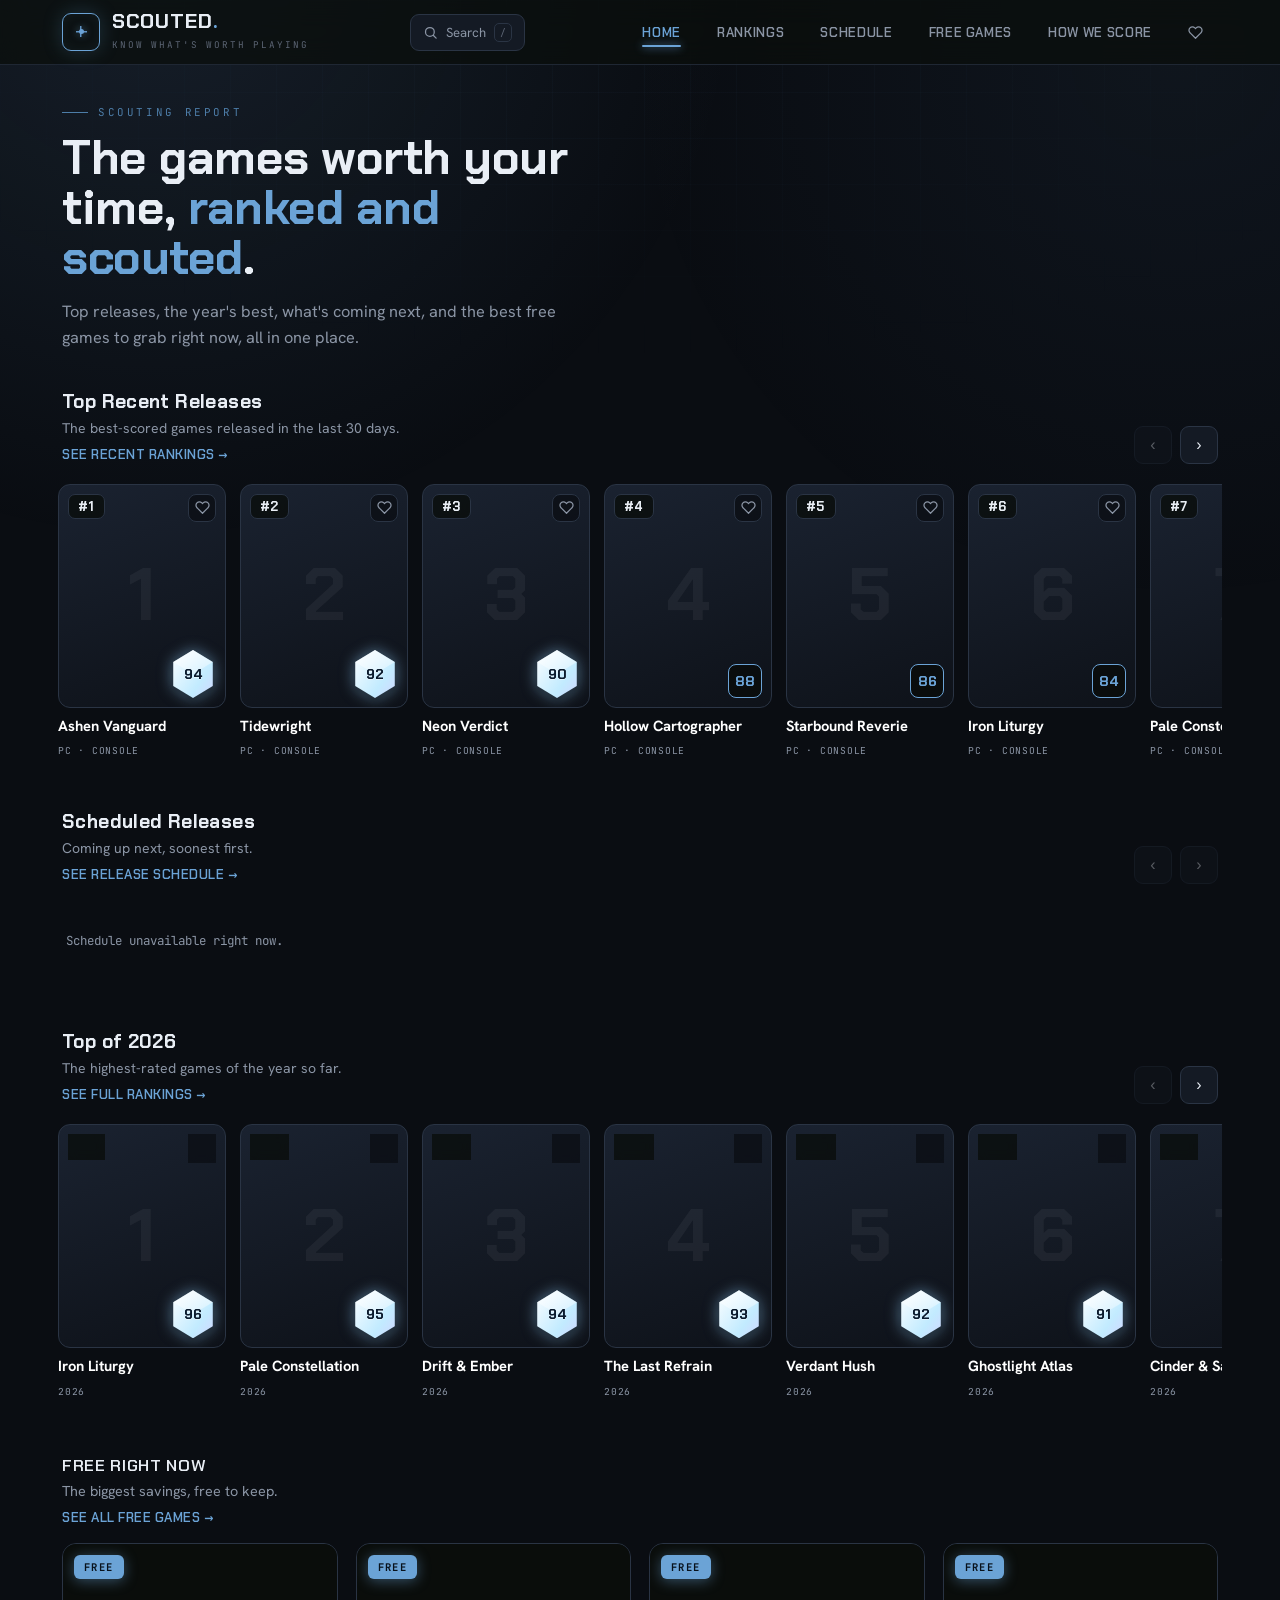
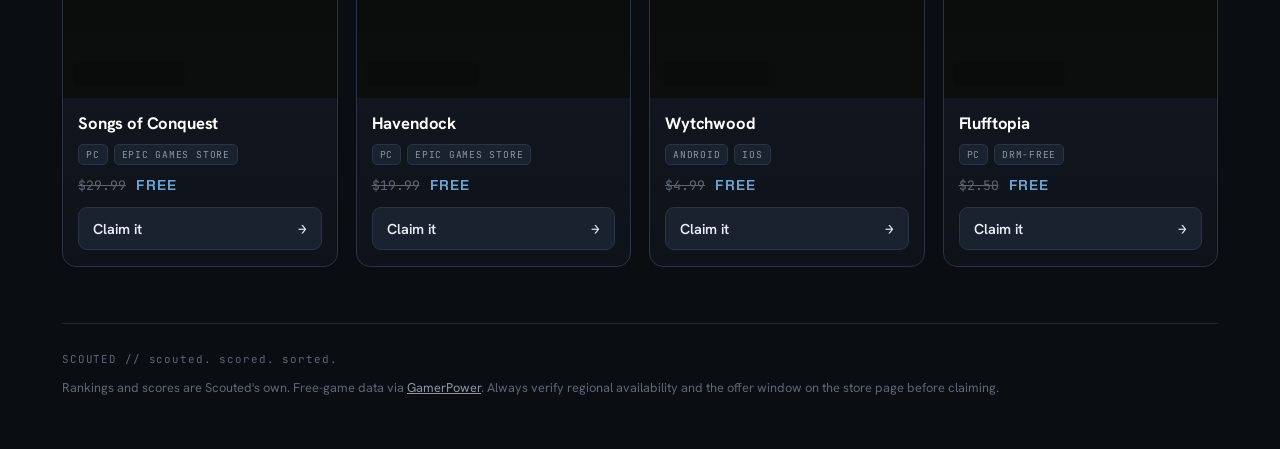
==== index.html @ 1595e4f2 "Add files via upload" ====
<!DOCTYPE html>
<html lang="en">
<head>
<meta charset="UTF-8" />
<meta name="viewport" content="width=device-width, initial-scale=1.0" />
<title>Scouted — Scored. Sorted.</title>
<meta name="description" content="Game rankings, scores, and free games, scouted so you know what's worth playing." />
<link rel="preconnect" href="https://fonts.googleapis.com" />
<link rel="preconnect" href="https://fonts.gstatic.com" crossorigin />
<link href="https://fonts.googleapis.com/css2?family=Chakra+Petch:wght@500;600;700&family=Hanken+Grotesk:wght@400;500;600;700&family=JetBrains+Mono:wght@400;500;700&display=swap" rel="stylesheet" />
<link rel="stylesheet" href="styles.css" />
<script src="wishlist.js"></script>
<script src="search.js"></script>
<style>
  /* scheduled-release poster bits */
  .poster-art .date-chip { position:absolute; bottom:10px; right:10px; z-index:2;
    background:rgba(10,13,18,.82); border:1px solid var(--signal-dim); color:var(--signal);
    border-radius:7px; padding:3px 9px; font-family:"JetBrains Mono",monospace; font-size:.6rem;
    letter-spacing:.08em; text-transform:uppercase; }
  .poster-art .poster-fallback { position:absolute; inset:0; display:none; align-items:center; justify-content:center;
    text-align:center; padding:12px; font-family:"Chakra Petch",sans-serif; font-weight:700; font-size:.9rem;
    line-height:1.25; color:var(--muted); background:linear-gradient(160deg,var(--surface-2),var(--bg-2)); }
</style>
</head>
<body>
  <nav class="nav">
    <div class="nav-inner">
      <a class="brand" href="index.html">
        <span class="mark" aria-hidden="true"></span>
        <span>
          <h1>SCOUTED<span class="dot">.</span></h1>
          <span class="tagline">Know what's worth playing</span>
        </span>
      </a>
      <button class="nav-search" data-search-open aria-label="Search games" type="button"><svg viewBox="0 0 24 24" aria-hidden="true"><circle cx="11" cy="11" r="7"/><path d="M21 21l-4.3-4.3"/></svg><span class="lbl">Search</span><span class="kbd">/</span></button>
      <input type="checkbox" id="navToggle" class="nav-toggle" aria-hidden="true" tabindex="-1">
      <label class="nav-burger" for="navToggle" aria-label="Menu"><span></span><span></span><span></span></label>
      <div class="nav-links">
        <a class="nav-link active" href="index.html">Home</a>
        <a class="nav-link" href="rankings.html">Rankings</a>
        <a class="nav-link" href="schedule.html">Schedule</a>
        <a class="nav-link" href="free.html">Free Games</a>
        <a class="nav-link" href="methodology.html">How We Score</a>
<a class="nav-link nav-wish" href="wishlist.html" title="Wishlist" aria-label="Wishlist"><svg viewBox="0 0 24 24" aria-hidden="true"><path d="M20.84 4.61a5.5 5.5 0 0 0-7.78 0L12 5.67l-1.06-1.06a5.5 5.5 0 0 0-7.78 7.78l1.06 1.06L12 21.23l7.78-7.78 1.06-1.06a5.5 5.5 0 0 0 0-7.78z"/></svg><span class="wish-count" data-wish-count style="display:none"></span></a>
      </div>
    </div>
  </nav>

  <div class="wrap">
    <section class="intro">
      <div class="eyebrow">Scouting report</div>
      <h2>The games worth your time, <em>ranked and scouted</em>.</h2>
      <p>Top releases, the year's best, what's coming next, and the best free games to grab right now, all in one place.</p>
    </section>

    <!-- RAIL 1: Top releases last month -->
    <section class="rail">
      <div class="rail-head">
        <div>
          <h3>Top Recent Releases</h3>
          <div class="sub">The best-scored games released in the last 30 days.</div>
          <a class="see-all" href="rankings.html?window=30d&count=25" style="display:inline-block; margin-top:9px;">See recent rankings →</a>
        </div>
        <div class="rail-ctrls">
          <button class="rail-btn" data-dir="prev" aria-label="Scroll left">‹</button>
          <button class="rail-btn" data-dir="next" aria-label="Scroll right">›</button>
        </div>
      </div>
      <div class="rail-track" id="rail-lastmonth"></div>
    </section>

    <!-- RAIL 2: Scheduled releases (upcoming) -->
    <section class="rail">
      <div class="rail-head">
        <div>
          <h3>Scheduled Releases</h3>
          <div class="sub">Coming up next, soonest first.</div>
          <a class="see-all" href="schedule.html" style="display:inline-block; margin-top:9px;">See release schedule →</a>
        </div>
        <div class="rail-ctrls">
          <button class="rail-btn" data-dir="prev" aria-label="Scroll left">‹</button>
          <button class="rail-btn" data-dir="next" aria-label="Scroll right">›</button>
        </div>
      </div>
      <div class="rail-track" id="rail-schedule"></div>
    </section>

    <!-- RAIL 3: Top of the year -->
    <section class="rail">
      <div class="rail-head">
        <div>
          <h3>Top of <span id="year-label">2026</span></h3>
          <div class="sub">The highest-rated games of the year so far.</div>
          <a class="see-all" href="rankings.html" style="display:inline-block; margin-top:9px;">See full rankings →</a>
        </div>
        <div class="rail-ctrls">
          <button class="rail-btn" data-dir="prev" aria-label="Scroll left">‹</button>
          <button class="rail-btn" data-dir="next" aria-label="Scroll right">›</button>
        </div>
      </div>
      <div class="rail-track" id="rail-ytd"></div>
    </section>

    <!-- FREE GAMES (live, biggest value first) -->
    <div class="section-head" style="display:block; margin-bottom:16px;">
      <h3>Free Right Now</h3>
      <p class="sub" style="color:var(--muted); margin:6px 0 0; font-size:.9rem;">The biggest savings, free to keep.</p>
      <a class="see-all" href="free.html" style="display:inline-block; margin-top:9px;">See all free games →</a>
    </div>
    <main class="grid four" id="free-grid" aria-live="polite"></main>

    <footer>
      <div class="mono">SCOUTED // scouted. scored. sorted.</div>
      <p style="margin-top:8px;">Rankings and scores are Scouted's own. Free-game data via <a href="https://www.gamerpower.com/" target="_blank" rel="noopener">GamerPower</a>. Always verify regional availability and the offer window on the store page before claiming.</p>
    </footer>
  </div>

<script>
  /* ===== PLACEHOLDER ranking data — swap these arrays for your real ranked data ===== */
  const POOL = ["Ashen Vanguard","Tidewright","Neon Verdict","Hollow Cartographer","Starbound Reverie",
    "Iron Liturgy","Pale Constellation","Drift & Ember","The Last Refrain","Verdant Hush",
    "Ghostlight Atlas","Cinder & Salt","Halcyon Drive","Echoes of Vesper","Solstice Engine"];

  const LAST_MONTH = Array.from({length:10}, (_,i) => ({
    rank: i+1, title: POOL[i], score: 94 - i*2, meta: "PC · Console"
  }));
  const YTD = Array.from({length:10}, (_,i) => ({
    rank: i+1, title: POOL[(i+5)%POOL.length], score: 96 - i, meta: "2026"
  }));

  /* ===== Year label ===== */
  (function(){
    document.getElementById("year-label").textContent = new Date().getFullYear();
  })();

  /* ===== Ranking rails ===== */
  const esc = s => String(s==null?"":s).replace(/[&<>"']/g, m => ({"&":"&amp;","<":"&lt;",">":"&gt;","\"":"&quot;","'":"&#39;"}[m]));
  const tierClass = s => s>=90 ? "diamond" : s>=80 ? "blue" : s>=70 ? "yellow" : s>=60 ? "orange" : "red";
  function posterCover(item){
    const out = [];
    if (item.steam){
      const cdn    = "https://cdn.cloudflare.steamstatic.com/steam/apps/" + item.steam + "/";
      const shared = "https://shared.cloudflare.steamstatic.com/store_item_assets/steam/apps/" + item.steam + "/";
      out.push(cdn+"library_600x900.jpg", shared+"library_600x900.jpg", cdn+"header.jpg", shared+"header.jpg", cdn+"capsule_616x353.jpg");
    }
    if (item.cover && !out.includes(item.cover)) out.push(item.cover);  // verified/manual URL fallback
    return out;
  }

  function posterCard(item){
    const a = document.createElement("a");
    a.className = "poster";
    a.href = item.url || "#";
    if (item.url){ a.target = "_blank"; a.rel = "noopener"; }
    const chip = item.hype
      ? `<span class="hype-chip">Hype</span>`
      : `<span class="score-chip ${tierClass(item.score)}"><span class="n">${item.score}</span></span>`;
    const cands = posterCover(item);
    const img = cands.length ? `<img class="cover" src="${esc(cands[0])}" alt="" loading="lazy">` : ``;
    a.innerHTML = `
      <div class="poster-art">
        <span class="rank-badge">#${item.rank}</span>
        <span class="ghost-rank">${item.rank}</span>
        ${chip}
        ${Wishlist.button(item.title)}
        ${img}
      </div>
      <div class="poster-title">${esc(item.title)}</div>
      <div class="poster-meta">${esc(item.meta || "")}</div>`;
    const el = a.querySelector("img.cover");
    if (el){
      const alts = cands.slice(1);
      el.addEventListener("error", function h(){
        if (alts.length) { el.src = alts.shift(); }
        else { el.style.display = "none"; el.removeEventListener("error", h); }
      });
    }
    return a;
  }
  function fillRail(id, items){
    const t = document.getElementById(id);
    items.forEach(it => t.appendChild(posterCard(it)));
  }
  const MON = ["Jan","Feb","Mar","Apr","May","Jun","Jul","Aug","Sep","Oct","Nov","Dec"];
  const dateLabel = g => ((g.month ? MON[g.month-1] : "") + (g.day ? " " + g.day : "")).trim();
  const shortPlat = p => { const a = String(p||"").split(/[,|]/).map(x=>x.trim()).filter(Boolean);
    return a.length > 3 ? a.slice(0,3).join(" · ") + " +" + (a.length - 3) : a.join(" · "); };

  // Scheduled-release card: no rank, no score — just art, a date chip, and platforms.
  function scheduleCard(item){
    const a = document.createElement("a");
    a.className = "poster";
    a.href = item.url || "#";
    if (item.url){ a.target = "_blank"; a.rel = "noopener"; }
    const cands = posterCover(item);
    const img = cands.length ? `<img class="cover" src="${esc(cands[0])}" alt="" loading="lazy">` : ``;
    a.innerHTML = `
      <div class="poster-art">
        <span class="date-chip">${esc(item.dateChip)}</span>
        ${Wishlist.button(item.title)}
        <span class="poster-fallback">${esc(item.title)}</span>
        ${img}
      </div>
      <div class="poster-title">${esc(item.title)}</div>
      <div class="poster-meta">${esc(item.meta || "")}</div>`;
    const fb = a.querySelector(".poster-fallback");
    const el = a.querySelector("img.cover");
    if (!el){ if (fb) fb.style.display = "flex"; }
    else {
      const alts = cands.slice(1);
      el.addEventListener("error", function h(){
        if (alts.length) { el.src = alts.shift(); }
        else { el.style.display = "none"; if (fb) fb.style.display = "flex"; el.removeEventListener("error", h); }
      });
    }
    return a;
  }

  /* ===== Live rails from /api/games (fetched once) ===== */
  (async function(){
    const railRecent = document.getElementById("rail-lastmonth");
    const railYtd = document.getElementById("rail-ytd");
    let data = null;
    try {
      const res = await fetch("/api/games", { headers: { accept: "application/json" } });
      if (res.ok) { const j = await res.json(); if (Array.isArray(j)) data = j; }
    } catch (e) {}

    if (data) {
      const now = new Date();
      const cutoff = new Date(now.getTime() - 30 * 86400000);
      const recent = data
        .filter(g => g.official && !g.port && !g.ea && g.month && g.day)
        .filter(g => { const d = new Date(g.year, g.month - 1, g.day); return d >= cutoff && d <= now; })
        .sort((a, b) => b.score - a.score)
        .slice(0, 10)
        .map((g, i) => ({ rank:i+1, title:g.game, score:g.score, meta:dateLabel(g), url:g.url, steam:g.steam, cover:g.cover }));
      railRecent.innerHTML = "";
      if (recent.length) recent.forEach(it => railRecent.appendChild(posterCard(it)));
      else railRecent.innerHTML = '<div style="padding:28px 4px; color:var(--muted); font-family:\'JetBrains Mono\',monospace; font-size:.78rem; letter-spacing:.06em;">No scored releases in the last 30 days yet. Check back soon.</div>';

      const yr = now.getFullYear();
      const top = data
        .filter(g => g.official && !g.port && !g.ea && g.year === yr)
        .sort((a, b) => b.score - a.score)
        .slice(0, 10)
        .map((g, i) => ({ rank:i+1, title:g.game, score:g.score, meta:String(g.year), url:g.url, steam:g.steam, cover:g.cover }));
      railYtd.innerHTML = "";
      (top.length ? top : YTD).forEach(it => railYtd.appendChild(posterCard(it)));

      // Scheduled Releases: upcoming titles (today onward), soonest first, 10.
      const today = new Date(); today.setHours(0,0,0,0);
      const upcoming = data
        .filter(g => g.month && g.day)
        .filter(g => new Date(g.year, g.month - 1, g.day) >= today)
        .sort((a, b) => new Date(a.year, a.month-1, a.day) - new Date(b.year, b.month-1, b.day))
        .slice(0, 10)
        .map(g => ({ title:g.game, dateChip: MON[g.month-1] + " " + g.day, meta: shortPlat(g.platforms), url:g.url, steam:g.steam, cover:g.cover }));
      const railSchedule = document.getElementById("rail-schedule");
      railSchedule.innerHTML = "";
      if (upcoming.length) upcoming.forEach(it => railSchedule.appendChild(scheduleCard(it)));
      else railSchedule.innerHTML = '<div style="padding:28px 4px; color:var(--muted); font-family:\'JetBrains Mono\',monospace; font-size:.78rem; letter-spacing:.06em;">Nothing scheduled ahead right now.</div>';
    } else {
      fillRail("rail-lastmonth", LAST_MONTH);
      fillRail("rail-ytd", YTD);
      document.getElementById("rail-schedule").innerHTML = '<div style="padding:28px 4px; color:var(--muted); font-family:\'JetBrains Mono\',monospace; font-size:.78rem;">Schedule unavailable right now.</div>';
    }
    window.dispatchEvent(new Event("resize"));   // refresh rail arrow state after async fill
  })();

  /* ===== Rail arrow controls ===== */
  document.querySelectorAll(".rail").forEach(rail => {
    const track = rail.querySelector(".rail-track");
    const prev = rail.querySelector('[data-dir="prev"]');
    const next = rail.querySelector('[data-dir="next"]');
    const step = () => Math.max(track.clientWidth * 0.8, 200);
    prev.addEventListener("click", () => track.scrollBy({left: -step(), behavior: "smooth"}));
    next.addEventListener("click", () => track.scrollBy({left: step(), behavior: "smooth"}));
    const update = () => {
      prev.disabled = track.scrollLeft < 8;
      next.disabled = track.scrollLeft + track.clientWidth >= track.scrollWidth - 8;
    };
    track.addEventListener("scroll", update);
    window.addEventListener("resize", update);
    update();
  });

  /* ===== Free games (top 4 by value) ===== */
  const _future = (days) => new Date(Date.now() + days*86400000).toISOString().slice(0,19).replace("T"," ");
  const FREE_SAMPLE = [
    {title:"Songs of Conquest (Epic Games) Giveaway", worth:"$29.99", image:"", platforms:"PC, Epic Games Store", end_date:_future(3), open_giveaway_url:"#"},
    {title:"Havendock (Epic Games) Giveaway", worth:"$19.99", image:"", platforms:"PC, Epic Games Store", end_date:_future(5), open_giveaway_url:"#"},
    {title:"Wytchwood (Mobile) Giveaway", worth:"$4.99", image:"", platforms:"Android, iOS", end_date:_future(3), open_giveaway_url:"#"},
    {title:"Flufftopia (Itch.io) Giveaway", worth:"$2.50", image:"", platforms:"PC, DRM-Free", end_date:_future(6), open_giveaway_url:"#"}
  ];

  const freeGrid = document.getElementById("free-grid");
  const cleanTitle = t => (t||"").replace(/\s*giveaway\s*$/i,"").replace(/\s*\([^)]*\)\s*$/,"").trim() || t;
  const parseWorth = w => { if(!w||w==="N/A") return 0; const n = parseFloat(String(w).replace(/[^0-9.]/g,"")); return isNaN(n)?0:n; };
  function timeLeft(end){
    const d = new Date(end.replace(" ","T"));
    const diff = d - new Date();
    const days = Math.floor(diff/86400000);
    const hrs = Math.floor((diff%86400000)/3600000);
    const label = days >= 1 ? days+(days===1?" day left":" days left") : hrs+(hrs===1?" hr left":" hrs left");
    return {label, urgent: diff < 48*3600000};
  }
  function priceHTML(w){ return (!w||w==="N/A"||w==="$0.00") ? '<span class="now">FREE</span>' : '<span class="was">'+w+'</span><span class="now">FREE</span>'; }

  function topByValue(items){
    return (Array.isArray(items)?items:[])
      .filter(g => g.end_date && g.end_date !== "N/A" && !isNaN(new Date(g.end_date.replace(" ","T"))) && (new Date(g.end_date.replace(" ","T")) - new Date()) > 0)
      .sort((a,b) => parseWorth(b.worth) - parseWorth(a.worth))
      .slice(0,4);
  }
  function renderFree(items){
    freeGrid.innerHTML = "";
    if(!items.length){ freeGrid.innerHTML = '<div class="empty">No free games on the radar right now.</div>'; return; }
    items.forEach((g,i) => {
      const tl = timeLeft(g.end_date);
      const platforms = (g.platforms||"").split(",").map(p=>p.trim()).filter(Boolean).slice(0,2);
      const img = g.image || g.thumbnail || "";
      const a = document.createElement("a");
      a.className = "card"; a.href = g.open_giveaway_url || g.gamerpower_url || "#";
      a.target = "_blank"; a.rel = "noopener"; a.style.animationDelay = (i*45)+"ms";
      a.innerHTML = `
        <div class="thumb">
          <span class="free-badge">Free</span>
          <span class="deadline-tag ${tl.urgent?'urgent':''}">◷ ${tl.label}</span>
          ${img ? `<img src="${img}" alt="" loading="lazy" onerror="this.style.display='none'">` : ``}
        </div>
        <div class="body">
          <h4>${cleanTitle(g.title)}</h4>
          <div class="platforms">${platforms.map(p=>`<span class="ptag">${p}</span>`).join("")}</div>
          <div class="price-row">${priceHTML(g.worth)}</div>
          <span class="claim">Claim it <span class="arrow">→</span></span>
        </div>`;
      freeGrid.appendChild(a);
    });
  }
  (async function(){
    try {
      const res = await fetch("/api/giveaways", {headers:{accept:"application/json"}});
      if(!res.ok) throw new Error();
      const data = await res.json();
      if(!Array.isArray(data)) throw new Error();
      renderFree(topByValue(data));
    } catch(e) {
      renderFree(topByValue(FREE_SAMPLE));
    }
  })();
</script>
</body>
</html>
---- styles.css ----
/* ===========================================================
   SCOUTED — shared styles (used by every page)
   =========================================================== */

:root {
  --bg:        #0a0d12;
  --bg-2:      #0e1219;
  --surface:   #141a24;
  --surface-2: #1a2230;
  --line:      #2a3444;
  --line-soft: #1f2733;
  --text:      #e9eef5;
  --muted:     #8b95a5;
  --faint:     #5d6675;
  --signal:    #6ba3d6;   /* scout signal — TF2 steel blue */
  --signal-dim:#4d7da8;
  --amber:     #ffb454;

  /* score tiers */
  --tier-red:    #ff6b6b;   /* <= 59 */
  --tier-orange: #ffb454;   /* 60-69 */
  --tier-yellow: #ffe25e;   /* 70-79 */
  --tier-blue:   #6ba3d6;   /* 80-89 */
  /* 90+ uses the diamond treatment (.score-chip.diamond) */

  /* legacy aliases (placeholder home-page rails) */
  --tier-high: #6ba3d6;
  --tier-good: #ffe25e;
  --tier-mid:  #ffb454;
  --tier-low:  #ff6b6b;

  --radius: 14px;
  --nav-h:  64px;
}

* { box-sizing: border-box; margin: 0; padding: 0; }
html { scroll-behavior: smooth; }

body {
  background: var(--bg);
  color: var(--text);
  font-family: "Hanken Grotesk", system-ui, sans-serif;
  -webkit-font-smoothing: antialiased;
  -webkit-text-size-adjust: 100%;   /* stop iOS inflating type in landscape */
  overflow-x: hidden;               /* no accidental sideways page scroll */
  min-height: 100vh;
  position: relative;
  overflow-x: hidden;
}

/* atmospheric background */
body::before {
  content: ""; position: fixed; inset: 0;
  background-image:
    linear-gradient(rgba(107,163,214,0.04) 1px, transparent 1px),
    linear-gradient(90deg, rgba(107,163,214,0.04) 1px, transparent 1px);
  background-size: 46px 46px;
  -webkit-mask-image: radial-gradient(ellipse 90% 55% at 50% 0%, #000 0%, transparent 75%);
  mask-image: radial-gradient(ellipse 90% 55% at 50% 0%, #000 0%, transparent 75%);
  z-index: 0; pointer-events: none;
}
body::after {
  content: ""; position: fixed; inset: 0;
  background:
    radial-gradient(circle at 12% -5%, rgba(107,163,214,0.12), transparent 40%),
    radial-gradient(circle at 92% 6%, rgba(90,135,190,0.07), transparent 38%);
  z-index: 0; pointer-events: none;
}

.wrap { position: relative; z-index: 1; max-width: 1200px; margin: 0 auto; padding: 0 22px; }

/* ---------------- NAV ---------------- */
.nav {
  position: sticky; top: 0; z-index: 50;
  background: rgba(11,14,12,0.72);
  backdrop-filter: blur(14px);
  -webkit-backdrop-filter: blur(14px);
  border-bottom: 1px solid var(--line-soft);
}
.nav-inner {
  max-width: 1200px; margin: 0 auto; padding: 0 22px;
  height: var(--nav-h);
  display: flex; align-items: center; justify-content: space-between; gap: 16px;
}
.brand { display: flex; align-items: center; gap: 12px; text-decoration: none; color: var(--text); }
.mark {
  width: 38px; height: 38px; flex: none;
  border: 1.5px solid var(--signal); border-radius: 9px;
  display: grid; place-items: center; position: relative;
  box-shadow: 0 0 20px rgba(107,163,214,0.22), inset 0 0 14px rgba(107,163,214,0.07);
}
.mark::before {
  content: ""; position: absolute; inset: 0;
  background:
    linear-gradient(var(--signal), var(--signal)) center/1.5px 11px no-repeat,
    linear-gradient(var(--signal), var(--signal)) center/11px 1.5px no-repeat;
  opacity: .9;
}
.mark::after { content: ""; position: absolute; width: 5px; height: 5px; border-radius: 50%; background: var(--signal); box-shadow: 0 0 9px var(--signal); }
.brand h1 { font-family: "Chakra Petch", sans-serif; font-weight: 700; font-size: 1.3rem; letter-spacing: .05em; line-height: 1; }
.brand h1 .dot { color: var(--signal); }
.brand .tagline { font-family: "JetBrains Mono", monospace; font-size: .58rem; letter-spacing: .2em; text-transform: uppercase; color: var(--faint); margin-top: 5px; }

.nav-links { display: flex; align-items: center; gap: 6px; }
.nav-link {
  font-family: "Chakra Petch", sans-serif; font-weight: 600; font-size: .82rem;
  letter-spacing: .05em; text-transform: uppercase; text-decoration: none;
  color: var(--muted); padding: 9px 15px; border-radius: 9px; position: relative;
  transition: color .2s, background .2s;
}
.nav-link:hover { color: var(--text); background: rgba(255,255,255,0.04); }
.nav-link.active { color: var(--signal); }
.nav-link.active::after {
  content: ""; position: absolute; left: 15px; right: 15px; bottom: 3px; height: 2px;
  background: var(--signal); border-radius: 2px; box-shadow: 0 0 8px var(--signal);
}

/* ---------------- PAGE INTRO ---------------- */
.intro { padding: 40px 0 8px; }
.eyebrow {
  font-family: "JetBrains Mono", monospace; font-size: .68rem; letter-spacing: .24em;
  text-transform: uppercase; color: var(--signal-dim); margin-bottom: 14px;
  display: flex; align-items: center; gap: 10px;
}
.eyebrow::before { content: ""; width: 26px; height: 1px; background: var(--signal-dim); }
.intro h2 {
  font-family: "Chakra Petch", sans-serif; font-weight: 700;
  font-size: clamp(1.9rem, 4.6vw, 3rem); line-height: 1.04; letter-spacing: -.01em; max-width: 18ch;
}
.intro h2 em { font-style: normal; color: var(--signal); }
.intro p { color: var(--muted); margin-top: 16px; max-width: 58ch; font-size: 1.02rem; line-height: 1.6; }

/* ---------------- RANKING RAIL (carousel) ---------------- */
.rail { padding: 30px 0 6px; }
.rail-head { display: flex; align-items: flex-end; justify-content: space-between; gap: 16px; margin-bottom: 16px; }
.rail-head h3 { font-family: "Chakra Petch", sans-serif; font-weight: 700; font-size: 1.2rem; letter-spacing: .02em; }
.rail-head .sub { color: var(--muted); font-size: .88rem; margin-top: 5px; }
.rail-tag {
  font-family: "JetBrains Mono", monospace; font-size: .58rem; letter-spacing: .12em; text-transform: uppercase;
  color: var(--faint); border: 1px dashed var(--line); border-radius: 5px; padding: 3px 7px; margin-left: 10px; vertical-align: middle;
}
.rail-ctrls { display: flex; gap: 8px; flex: none; }
.rail-btn {
  width: 38px; height: 38px; border-radius: 9px; border: 1px solid var(--line);
  background: var(--surface); color: var(--text); cursor: pointer;
  display: grid; place-items: center; font-size: 1rem; transition: background .2s, border-color .2s, opacity .2s;
}
.rail-btn:hover { background: var(--signal); color: #0a0d06; border-color: var(--signal); }
.rail-btn:disabled { opacity: .35; cursor: default; background: var(--surface); color: var(--text); border-color: var(--line); }

.rail-track {
  display: flex; gap: 14px; overflow-x: auto; scroll-behavior: smooth;
  scroll-snap-type: x mandatory; padding: 4px 4px 16px; margin: 0 -4px;
  scrollbar-width: thin; scrollbar-color: var(--line) transparent;
}
.rail-track::-webkit-scrollbar { height: 8px; }
.rail-track::-webkit-scrollbar-thumb { background: var(--line); border-radius: 4px; }
.rail-track::-webkit-scrollbar-track { background: transparent; }

.poster {
  flex: 0 0 168px; scroll-snap-align: start; text-decoration: none; color: var(--text);
  display: flex; flex-direction: column; gap: 9px;
}
.poster-art {
  position: relative; aspect-ratio: 3/4; border-radius: 12px; overflow: hidden;
  border: 1px solid var(--line); background: linear-gradient(160deg, var(--surface-2), var(--bg-2));
  display: grid; place-items: center; transition: transform .25s, border-color .25s, box-shadow .25s;
}
.poster:hover .poster-art { transform: translateY(-4px); border-color: var(--signal-dim); box-shadow: 0 14px 34px rgba(0,0,0,.5); }
.poster-art img { position: absolute; inset: 0; width: 100%; height: 100%; object-fit: cover; }
.ghost-rank { font-family: "Chakra Petch", sans-serif; font-weight: 700; font-size: 4.6rem; color: rgba(255,255,255,0.05); line-height: 1; user-select: none; }
.rank-badge {
  position: absolute; top: 9px; left: 9px; z-index: 2;
  font-family: "Chakra Petch", sans-serif; font-weight: 700; font-size: .82rem; letter-spacing: .03em;
  background: rgba(10,13,11,0.78); backdrop-filter: blur(4px); border: 1px solid var(--line);
  color: var(--text); padding: 3px 9px; border-radius: 7px;
}
.score-chip {
  position: absolute; bottom: 9px; right: 9px; z-index: 2;
  font-family: "Chakra Petch", sans-serif; font-weight: 700; font-size: .9rem;
  width: 34px; height: 34px; border-radius: 8px; display: grid; place-items: center;
  background: rgba(10,13,11,0.82); backdrop-filter: blur(4px); border: 1.5px solid var(--tier-good); color: var(--tier-good);
}
.score-chip .n { color: inherit; }
.score-chip.red    { border-color: var(--tier-red);    color: var(--tier-red); }
.score-chip.orange { border-color: var(--tier-orange); color: var(--tier-orange); }
.score-chip.yellow { border-color: var(--tier-yellow); color: var(--tier-yellow); }
.score-chip.blue   { border-color: var(--tier-blue);   color: var(--tier-blue); }
/* legacy aliases (placeholder home-page rails) */
.score-chip.high { border-color: var(--tier-high); color: var(--tier-high); }
.score-chip.good { border-color: var(--tier-good); color: var(--tier-good); }
.score-chip.mid  { border-color: var(--tier-mid);  color: var(--tier-mid); }
.score-chip.low  { border-color: var(--tier-low);  color: var(--tier-low); }

/* 90+ : the score sits inside a brilliant-cut gem with a sliding iridescent sheen */
.score-chip.diamond {
  width: 46px; height: 48px;
  border: none; background: none; border-radius: 0; box-shadow: none; backdrop-filter: none;
  filter: drop-shadow(0 2px 3px rgba(0,0,0,.45)) drop-shadow(0 0 7px rgba(150,210,255,.55));
}
.score-chip.diamond::before {           /* gem body (hex cut) */
  content: ""; position: absolute; inset: 0; z-index: 0;
  clip-path: polygon(50% 0%, 93% 25%, 93% 75%, 50% 100%, 7% 75%, 7% 25%);
  background: linear-gradient(125deg, #ffffff 0%, #c2ebff 30%, #dcc6ff 55%, #b6e6ff 78%, #ffffff 100%);
  background-size: 220% 220%;
  animation: diamondShine 3.4s linear infinite;
}
.score-chip.diamond::after {            /* crown facets catching light */
  content: ""; position: absolute; inset: 0; z-index: 1;
  clip-path: polygon(50% 0%, 93% 25%, 50% 50%, 7% 25%);
  background: linear-gradient(180deg, rgba(255,255,255,.6), rgba(255,255,255,0));
}
.score-chip.diamond .n {
  position: relative; z-index: 2;
  color: #0b1b2e; -webkit-text-fill-color: #0b1b2e; background: none;
  text-shadow: 0 1px 0 rgba(255,255,255,.45);
}
@keyframes diamondShine { 0% { background-position: 0% 0%; } 100% { background-position: 220% 220%; } }
.hype-chip {
  position: absolute; bottom: 9px; right: 9px; z-index: 2;
  font-family: "JetBrains Mono", monospace; font-weight: 700; font-size: .58rem; letter-spacing: .1em; text-transform: uppercase;
  background: rgba(255,180,84,0.14); border: 1px solid rgba(255,180,84,.5); color: var(--amber);
  padding: 4px 7px; border-radius: 7px;
}
.poster-title { font-size: .92rem; font-weight: 700; line-height: 1.25; color: #fff; }
.poster-meta { font-family: "JetBrains Mono", monospace; font-size: .6rem; letter-spacing: .08em; color: var(--muted); text-transform: uppercase; }

/* ---------------- SECTION HEAD (free games) ---------------- */
.section-head { display: flex; align-items: baseline; justify-content: space-between; margin: 34px 0 18px; gap: 12px; flex-wrap: wrap; }
.section-head h3 { font-family: "Chakra Petch", sans-serif; font-weight: 600; letter-spacing: .04em; font-size: 1.05rem; text-transform: uppercase; }
.section-head .meta { font-family: "JetBrains Mono", monospace; font-size: .7rem; color: var(--faint); letter-spacing: .1em; }
.see-all { font-family: "Chakra Petch", sans-serif; font-weight: 600; font-size: .82rem; letter-spacing: .04em; text-transform: uppercase; color: var(--signal); text-decoration: none; }
.see-all:hover { text-decoration: underline; }

/* ---------------- FREE GAME CARD ---------------- */
.grid { display: grid; grid-template-columns: repeat(auto-fill, minmax(264px, 1fr)); gap: 18px; padding-bottom: 16px; }
.grid.four { grid-template-columns: repeat(4, 1fr); }

.card {
  background: linear-gradient(180deg, var(--surface), var(--bg-2));
  border: 1px solid var(--line); border-radius: var(--radius); overflow: hidden;
  color: var(--text); text-decoration: none;
  display: flex; flex-direction: column; position: relative;
  transition: transform .25s cubic-bezier(.2,.7,.3,1), border-color .25s, box-shadow .25s;
  opacity: 0; transform: translateY(14px); animation: rise .5s forwards;
}
@keyframes rise { to { opacity: 1; transform: none; } }
.card:hover { transform: translateY(-4px); border-color: var(--signal-dim); box-shadow: 0 14px 38px rgba(0,0,0,.5), 0 0 0 1px rgba(107,163,214,.3); }
.thumb { position: relative; aspect-ratio: 16/9; background: #0a0d0b; overflow: hidden; }
.thumb img { width: 100%; height: 100%; object-fit: cover; display: block; transition: transform .4s ease; }
.card:hover .thumb img { transform: scale(1.05); }
.thumb::after { content:""; position:absolute; inset:0; background: linear-gradient(180deg, transparent 45%, rgba(11,14,12,.85)); }
.free-badge {
  position: absolute; top: 11px; left: 11px; z-index: 2;
  font-family: "JetBrains Mono", monospace; font-weight: 700; font-size: .66rem; letter-spacing: .14em; text-transform: uppercase;
  background: var(--signal); color: #08121c; padding: 5px 10px; border-radius: 6px; box-shadow: 0 2px 14px rgba(107,163,214,.45);
}
.deadline-tag {
  position: absolute; bottom: 11px; left: 11px; z-index: 2;
  font-family: "JetBrains Mono", monospace; font-size: .66rem; letter-spacing: .06em; color: var(--text);
  background: rgba(10,13,11,.72); backdrop-filter: blur(4px); border: 1px solid var(--line);
  padding: 4px 9px; border-radius: 6px; display: flex; align-items: center; gap: 6px;
}
.deadline-tag.urgent { color: var(--amber); border-color: rgba(255,180,84,.4); }
.body { padding: 15px 15px 16px; display: flex; flex-direction: column; gap: 11px; flex: 1; }
.card h4 { font-size: 1.04rem; font-weight: 700; line-height: 1.25; letter-spacing: -.01em; color: #ffffff; }
.platforms { display: flex; flex-wrap: wrap; gap: 6px; }
.ptag { font-family: "JetBrains Mono", monospace; font-size: .6rem; letter-spacing: .08em; text-transform: uppercase; color: var(--muted); border: 1px solid var(--line); border-radius: 5px; padding: 3px 7px; background: var(--surface-2); }
.store-row { display: flex; gap: 6px; flex-wrap: wrap; margin-top: 9px; }
.store-tag { font-family: "JetBrains Mono", monospace; font-size: .58rem; letter-spacing: .08em; text-transform: uppercase; color: var(--text); background: var(--surface-2); border: 1px solid var(--signal-dim); border-radius: 5px; padding: 3px 8px; }

/* ---- local wishlist ---- */
.wish-btn { position: absolute; top: 9px; right: 9px; z-index: 4; width: 28px; height: 28px;
  display: grid; place-items: center; border-radius: 8px; cursor: pointer;
  background: rgba(10,13,18,.72); border: 1px solid var(--line); backdrop-filter: blur(4px);
  transition: border-color .15s, transform .12s, background .15s; }
.wish-btn svg { fill: none; stroke: var(--muted); stroke-width: 2; stroke-linecap: round; stroke-linejoin: round; }
.wish-btn:hover { border-color: var(--signal-dim); transform: scale(1.08); background: rgba(10,13,18,.9); }
.wish-btn:hover svg { stroke: var(--signal); }
.wish-btn:focus-visible { outline: 2px solid var(--signal); outline-offset: 2px; }
.wish-btn.on { border-color: var(--signal-dim); }
.wish-btn.on svg { fill: var(--signal); stroke: var(--signal); }
.nav-wish { display: inline-flex; align-items: center; gap: 6px; }
.nav-wish svg { width: 15px; height: 15px; fill: none; stroke: currentColor; stroke-width: 2; stroke-linecap: round; stroke-linejoin: round; }
.wish-count { font-family: "JetBrains Mono", monospace; font-size: .62rem; line-height: 1;
  background: var(--signal); color: #0b1b2e; border-radius: 999px; padding: 3px 6px; font-weight: 700; }

/* ---- search ---- */
.nav-search { display: inline-flex; align-items: center; gap: 8px; cursor: pointer;
  background: var(--surface); border: 1px solid var(--line); border-radius: 9px;
  padding: 8px 12px; color: var(--muted); font-family: "Hanken Grotesk", sans-serif;
  transition: color .15s, border-color .15s; }
.nav-search:hover { color: var(--text); border-color: var(--signal-dim); }
.nav-search svg { width: 15px; height: 15px; fill: none; stroke: currentColor; stroke-width: 2; stroke-linecap: round; stroke-linejoin: round; }
.nav-search .lbl { font-size: .82rem; }
.nav-search .kbd { font-family: "JetBrains Mono", monospace; font-size: .6rem; border: 1px solid var(--line);
  border-radius: 5px; padding: 2px 5px; color: var(--faint); }

.search-overlay { position: fixed; inset: 0; z-index: 200; display: none;
  background: rgba(6,9,13,.72); backdrop-filter: blur(4px); padding: 12vh 16px 16px; }
.search-overlay.show { display: block; }
.search-panel { max-width: 620px; margin: 0 auto; background: var(--bg-2);
  border: 1px solid var(--line); border-radius: 16px; overflow: hidden;
  box-shadow: 0 30px 80px rgba(0,0,0,.6); }
.search-box { display: flex; align-items: center; gap: 12px; padding: 16px 18px; border-bottom: 1px solid var(--line); }
.search-ico { color: var(--signal); flex: none; }
.search-input { flex: 1; background: none; border: none; outline: none; color: var(--text);
  font-family: "Hanken Grotesk", sans-serif; font-size: 1.05rem; }
.search-input::placeholder { color: var(--faint); }
.search-close { flex: none; background: var(--surface); border: 1px solid var(--line); color: var(--muted);
  border-radius: 6px; padding: 4px 8px; font-family: "JetBrains Mono", monospace; font-size: .6rem; cursor: pointer; }
.search-results { max-height: 60vh; overflow-y: auto; }
.search-results.has { padding: 6px; }
.search-row { display: grid; grid-template-columns: 1fr auto; align-items: center; gap: 4px 12px;
  padding: 11px 14px; border-radius: 10px; text-decoration: none; color: var(--text); }
.search-row:hover, .search-row.active { background: var(--surface); }
.search-row .s-name { font-family: "Chakra Petch", sans-serif; font-weight: 600; font-size: .98rem; }
.search-row .s-meta { grid-column: 1; font-family: "JetBrains Mono", monospace; font-size: .66rem;
  letter-spacing: .04em; color: var(--faint); }
.search-row .s-score { grid-column: 2; grid-row: 1 / span 2; font-family: "JetBrains Mono", monospace;
  font-weight: 700; font-size: .82rem; color: var(--signal); border: 1px solid var(--signal-dim);
  border-radius: 7px; padding: 4px 8px; }
.search-row .s-score.tbd { color: var(--muted); border-color: var(--line); border-style: dashed; font-size: .62rem; }
.search-empty { padding: 22px 16px; color: var(--muted); font-size: .92rem; }
.price-row { display: flex; align-items: baseline; gap: 10px; margin-top: auto; }
.hours-tag { display: inline-flex; align-items: center; gap: 4px; font-family: "JetBrains Mono", monospace; font-size: .72rem; color: var(--muted); }
.hours-tag svg { width: 12px; height: 12px; flex: none; stroke: currentColor; fill: none; stroke-width: 2; stroke-linecap: round; stroke-linejoin: round; align-self: center; }
.was { font-family: "JetBrains Mono", monospace; font-size: .82rem; color: var(--faint); text-decoration: line-through; }
.now { font-family: "Chakra Petch", sans-serif; font-weight: 700; font-size: .9rem; color: var(--signal); letter-spacing: .06em; }
.claim {
  display: flex; align-items: center; justify-content: space-between; text-decoration: none; margin-top: 2px;
  background: var(--surface-2); border: 1px solid var(--line); color: var(--text); border-radius: 9px; padding: 11px 14px;
  font-weight: 600; font-size: .9rem; transition: background .2s, border-color .2s, color .2s;
}
.claim:hover { background: var(--signal); color: #0a0d06; border-color: var(--signal); }
.claim .arrow { font-family: "JetBrains Mono", monospace; transition: transform .2s; }
.claim:hover .arrow { transform: translateX(3px); }

/* ---------------- STATES ---------------- */
.note { font-family: "JetBrains Mono", monospace; font-size: .72rem; letter-spacing: .06em; color: var(--amber); border: 1px dashed rgba(255,180,84,.4); background: rgba(255,180,84,.06); border-radius: 8px; padding: 10px 14px; margin: 16px 0 0; display: none; }
.empty { text-align: center; padding: 50px 20px; color: var(--muted); font-family: "JetBrains Mono", monospace; letter-spacing: .08em; font-size: .85rem; grid-column: 1 / -1; }
.skel { background: var(--surface); border: 1px solid var(--line); border-radius: var(--radius); overflow: hidden; }
.skel .sk-thumb { aspect-ratio: 16/9; background: linear-gradient(100deg, var(--surface) 30%, var(--surface-2) 50%, var(--surface) 70%); background-size: 200% 100%; animation: shimmer 1.3s infinite; }
.skel .sk-line { height: 12px; margin: 14px 15px; border-radius: 4px; background: linear-gradient(100deg, var(--surface-2) 30%, var(--line) 50%, var(--surface-2) 70%); background-size: 200% 100%; animation: shimmer 1.3s infinite; }
.skel .sk-line.short { width: 50%; }
@keyframes shimmer { to { background-position: -200% 0; } }

/* ---------------- FOOTER ---------------- */
footer { border-top: 1px solid var(--line-soft); margin-top: 40px; padding: 26px 0 50px; color: var(--faint); font-size: .8rem; line-height: 1.7; }
footer a { color: var(--muted); }
footer .mono { font-family: "JetBrains Mono", monospace; font-size: .68rem; letter-spacing: .08em; }

/* ---- mobile nav toggle (CSS only, no JS dependency) ---- */
.nav-toggle { position: absolute; width: 1px; height: 1px; opacity: 0; pointer-events: none; }
.nav-burger { display: none; width: 42px; height: 42px; flex: none; border-radius: 10px;
  border: 1px solid var(--line); background: var(--surface); cursor: pointer;
  place-content: center; justify-items: center; gap: 4px; }
.nav-burger span { display: block; width: 18px; height: 2px; background: var(--text); border-radius: 2px;
  transition: transform .2s ease, opacity .15s ease; }

/* ---------------- RESPONSIVE ---------------- */
@media (max-width: 880px) {
  .nav-burger { display: grid; }
  .nav-inner { gap: 10px; }
  .nav-search { margin-left: auto; padding: 8px 10px; }
  .nav-search .lbl, .nav-search .kbd { display: none; }   /* icon-only next to the burger */
  .nav-links {
    display: none; position: absolute; top: 100%; left: 0; right: 0;
    flex-direction: column; align-items: stretch; gap: 2px;
    background: var(--bg-2); border-bottom: 1px solid var(--line);
    padding: 10px 16px 16px; box-shadow: 0 18px 40px rgba(0,0,0,.55);
  }
  .nav-toggle:checked ~ .nav-links { display: flex; }
  .nav-link { padding: 14px 12px; font-size: .92rem; border-radius: 10px; }
  .nav-link.active { background: rgba(107,163,214,.10); }
  .nav-wish { justify-content: flex-start; }
  .nav-wish::after { content: "Wishlist"; font-family: "Chakra Petch", sans-serif; font-weight: 600;
    font-size: .92rem; letter-spacing: .05em; text-transform: uppercase; }
  /* burger becomes an X while open */
  .nav-toggle:checked ~ .nav-burger span:nth-child(1) { transform: translateY(6px) rotate(45deg); }
  .nav-toggle:checked ~ .nav-burger span:nth-child(2) { opacity: 0; }
  .nav-toggle:checked ~ .nav-burger span:nth-child(3) { transform: translateY(-6px) rotate(-45deg); }
}

@media (max-width: 720px) {
  .brand .tagline { display: none; }
  .grid.four { grid-template-columns: 1fr 1fr; }
  .intro { padding: 28px 0 4px; }
  .rail-btn { display: none; }              /* touch scrolling instead of arrows */
  .wish-btn { width: 34px; height: 34px; }  /* bigger tap target */
}

@media (max-width: 560px) {
  .wrap, .nav-inner { padding-left: 15px; padding-right: 15px; }
  .grid, .grid.four { grid-template-columns: 1fr 1fr; gap: 12px; }
  .card h4 { font-size: .88rem; }
  .card .body { padding: 11px 12px 13px; }
  .poster { flex-basis: 150px; }
  .intro p { font-size: .95rem; }
  .brand h1 { font-size: 1.15rem; }
  .mark { width: 32px; height: 32px; }
  .ptag { font-size: .55rem; padding: 2px 6px; }
  .store-tag { font-size: .54rem; padding: 2px 7px; }
  footer { padding: 22px 0 40px; }
}

@media (max-width: 400px) {
  .grid, .grid.four { grid-template-columns: 1fr; }   /* one big card beats two cramped ones */
  .poster { flex-basis: 168px; }
}
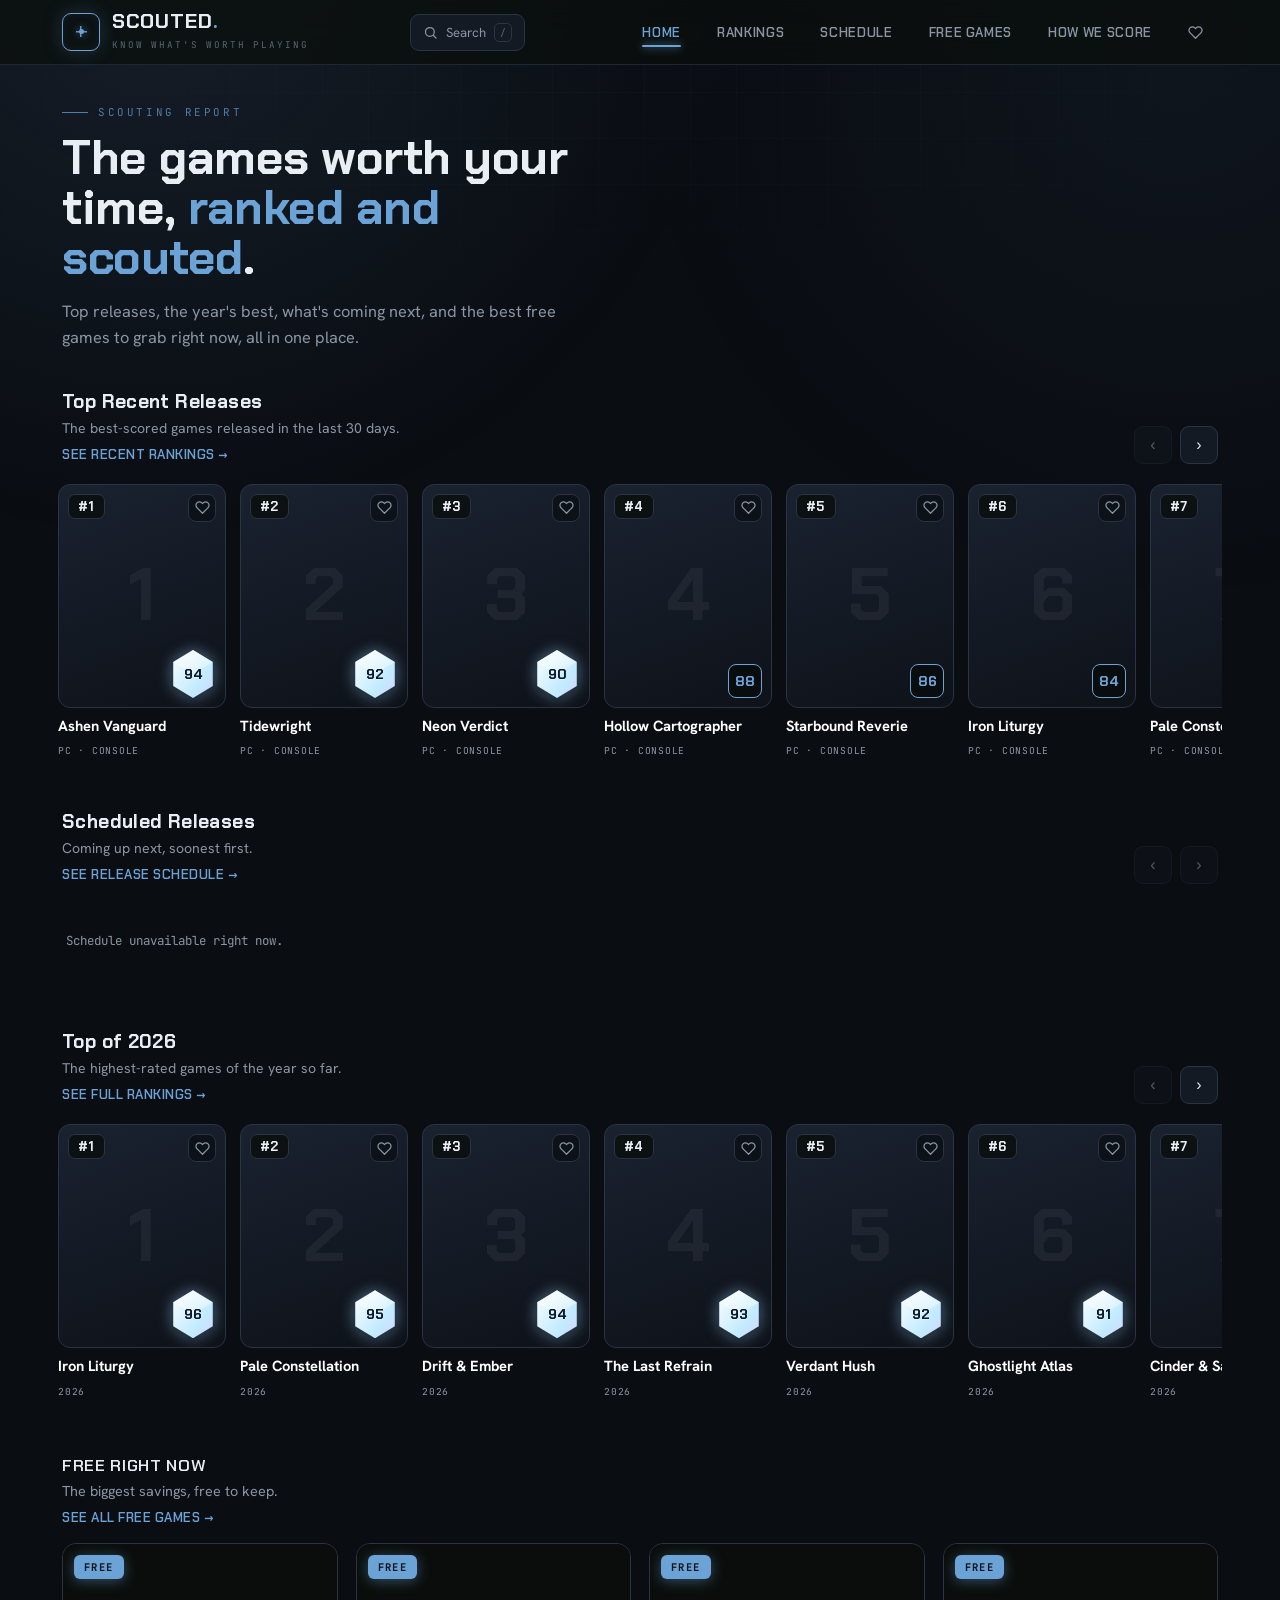
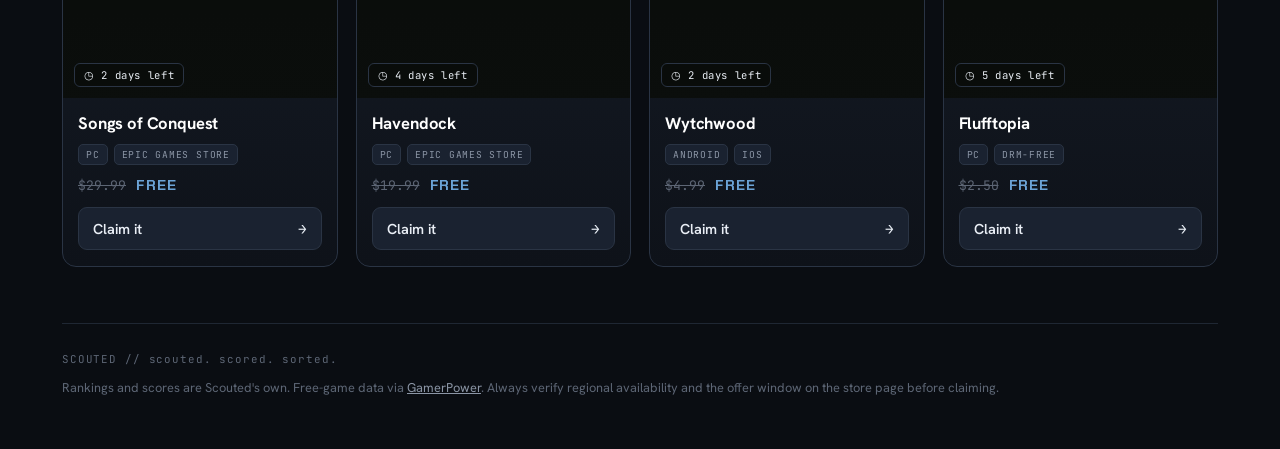
==== commit f1740916: "Add files via upload" ====
--- a/index.html
+++ b/index.html
@@ -7,6 +7,8 @@
 <meta name="description" content="Game rankings, scores, and free games, scouted so you know what's worth playing." />
 <link rel="preconnect" href="https://fonts.googleapis.com" />
 <link rel="preconnect" href="https://fonts.gstatic.com" crossorigin />
+<link rel="preconnect" href="https://cdn.cloudflare.steamstatic.com" crossorigin />
+<link rel="preconnect" href="https://shared.cloudflare.steamstatic.com" crossorigin />
 <link href="https://fonts.googleapis.com/css2?family=Chakra+Petch:wght@500;600;700&family=Hanken+Grotesk:wght@400;500;600;700&family=JetBrains+Mono:wght@400;500;700&display=swap" rel="stylesheet" />
 <link rel="stylesheet" href="styles.css" />
 <script src="wishlist.js"></script>
@@ -156,7 +158,7 @@
       ? `<span class="hype-chip">Hype</span>`
       : `<span class="score-chip ${tierClass(item.score)}"><span class="n">${item.score}</span></span>`;
     const cands = posterCover(item);
-    const img = cands.length ? `<img class="cover" src="${esc(cands[0])}" alt="" loading="lazy">` : ``;
+    const img = cands.length ? `<img class="cover" src="${esc(cands[0])}" alt="" loading="eager" fetchpriority="high" decoding="async">` : ``;
     a.innerHTML = `
       <div class="poster-art">
         <span class="rank-badge">#${item.rank}</span>
@@ -193,7 +195,7 @@
     a.href = item.url || "#";
     if (item.url){ a.target = "_blank"; a.rel = "noopener"; }
     const cands = posterCover(item);
-    const img = cands.length ? `<img class="cover" src="${esc(cands[0])}" alt="" loading="lazy">` : ``;
+    const img = cands.length ? `<img class="cover" src="${esc(cands[0])}" alt="" loading="eager" fetchpriority="high" decoding="async">` : ``;
     a.innerHTML = `
       <div class="poster-art">
         <span class="date-chip">${esc(item.dateChip)}</span>
--- a/styles.css
+++ b/styles.css
@@ -320,6 +320,12 @@
 .search-row .s-score { grid-column: 2; grid-row: 1 / span 2; font-family: "JetBrains Mono", monospace;
   font-weight: 700; font-size: .82rem; color: var(--signal); border: 1px solid var(--signal-dim);
   border-radius: 7px; padding: 4px 8px; }
+.search-row .s-score.red    { color: var(--tier-red);    border-color: var(--tier-red); }
+.search-row .s-score.orange { color: var(--tier-orange); border-color: var(--tier-orange); }
+.search-row .s-score.yellow { color: var(--tier-yellow); border-color: var(--tier-yellow); }
+.search-row .s-score.blue   { color: var(--signal);      border-color: var(--signal-dim); }
+.search-row .s-score.diamond { color: #cfeaff; border-color: #9ccbff;
+  background: linear-gradient(135deg, rgba(194,235,255,.14), rgba(220,198,255,.14)); }
 .search-row .s-score.tbd { color: var(--muted); border-color: var(--line); border-style: dashed; font-size: .62rem; }
 .search-empty { padding: 22px 16px; color: var(--muted); font-size: .92rem; }
 .price-row { display: flex; align-items: baseline; gap: 10px; margin-top: auto; }
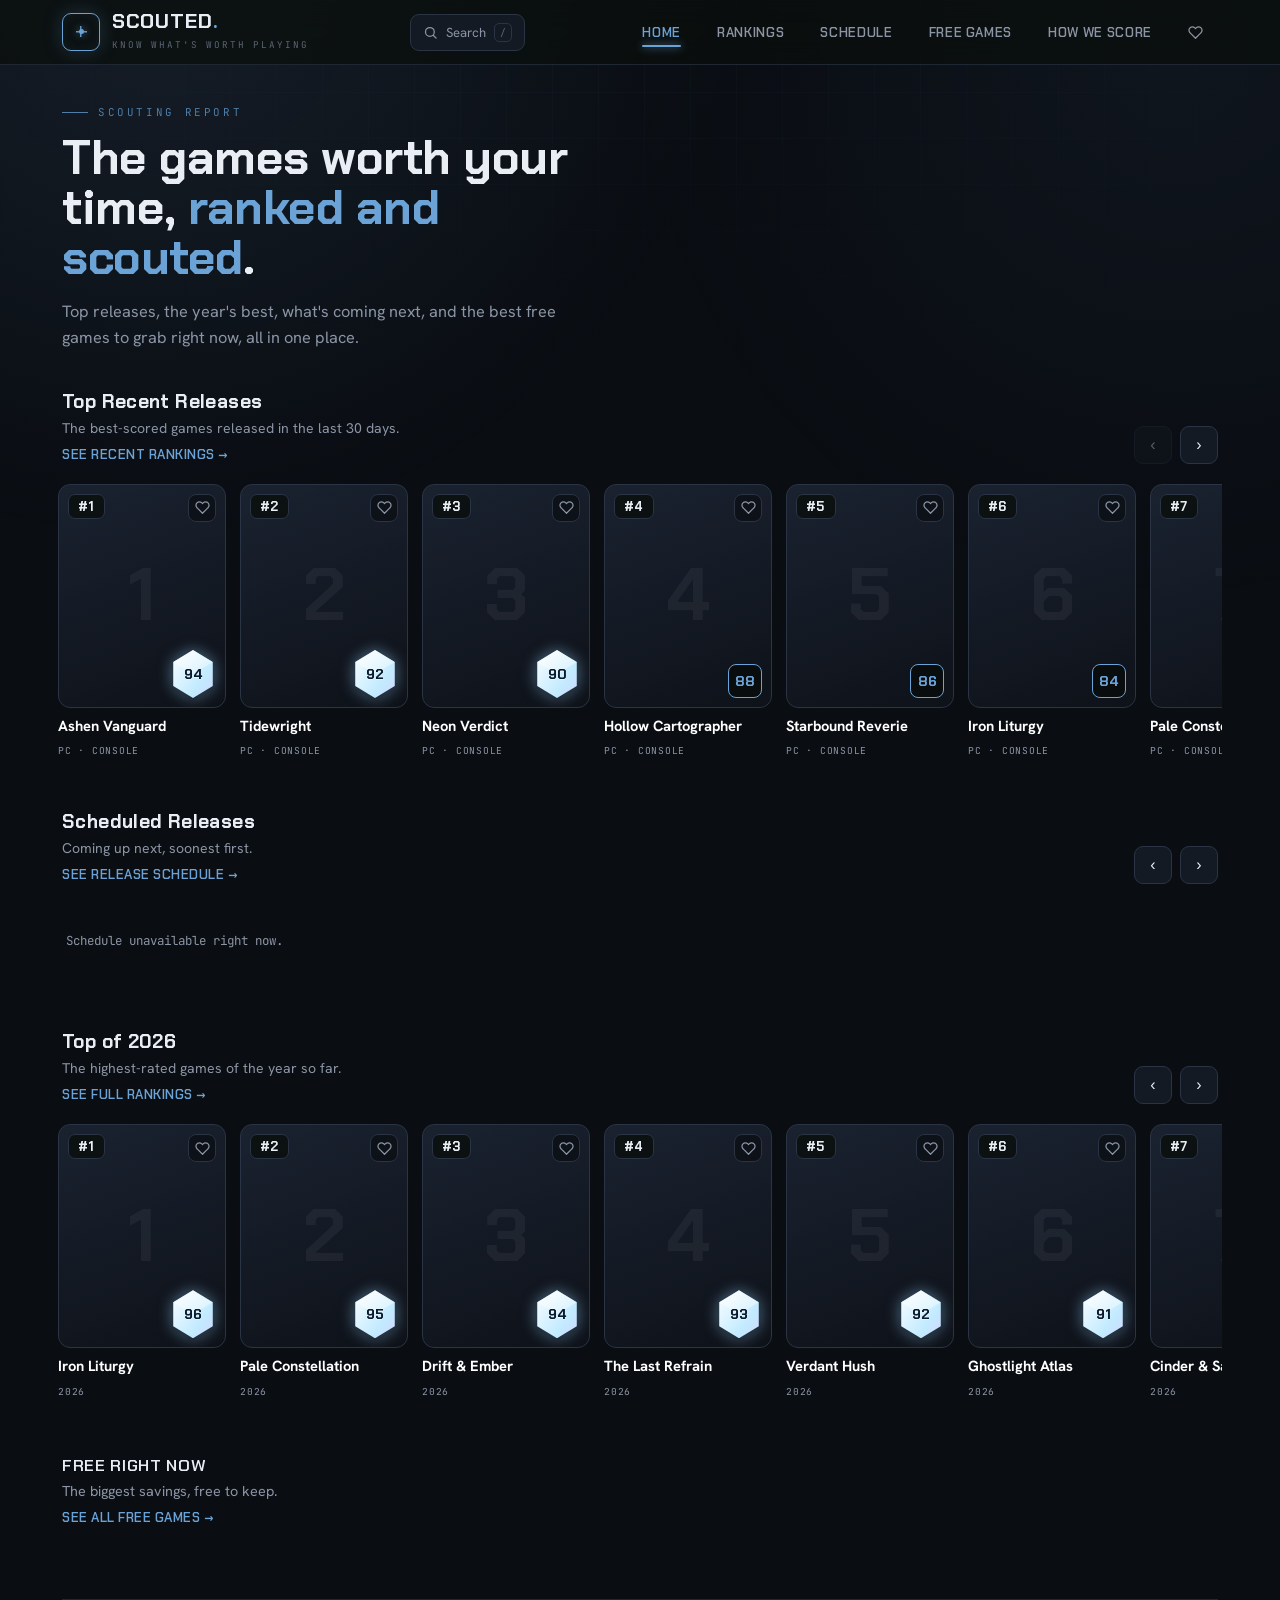
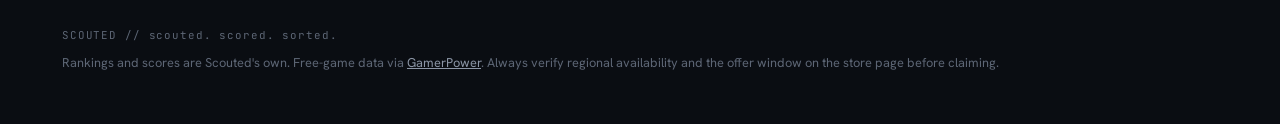
==== commit c36819b2: "Add files via upload" ====
--- a/index.html
+++ b/index.html
@@ -13,6 +13,29 @@
 <link rel="stylesheet" href="styles.css" />
 <script src="wishlist.js"></script>
 <script src="search.js"></script>
+<style>
+  /* Bargain Finds: three wide deal cards */
+  .bargain-grid { display: grid; grid-template-columns: repeat(3, 1fr); gap: 16px; }
+  .bargain { position: relative; display: flex; gap: 14px; background: var(--surface);
+    border: 1px solid var(--line); border-radius: 14px; padding: 12px; overflow: hidden;
+    text-decoration: none; color: inherit; transition: border-color .15s, transform .12s; }
+  .bargain:hover { border-color: var(--signal-dim); transform: translateY(-2px); }
+  .bargain .b-art { position: relative; width: 108px; flex: none; aspect-ratio: 3/4; border-radius: 9px;
+    overflow: hidden; background: linear-gradient(160deg, var(--surface-2), var(--bg-2)); }
+  .bargain .b-art img { position: absolute; inset: 0; width: 100%; height: 100%; object-fit: cover; }
+  .bargain .b-body { display: flex; flex-direction: column; min-width: 0; padding: 2px 2px 2px 0; }
+  .bargain .b-title { font-family: "Chakra Petch", sans-serif; font-weight: 700; font-size: .98rem;
+    color: #fff; line-height: 1.2; margin-bottom: 6px; }
+  .bargain .b-meta { font-family: "JetBrains Mono", monospace; font-size: .64rem; color: var(--faint);
+    letter-spacing: .05em; margin-bottom: auto; }
+  .bargain .b-price { display: flex; align-items: baseline; gap: 8px; margin-top: 10px; }
+  .bargain .b-now { font-family: "JetBrains Mono", monospace; font-weight: 700; font-size: 1rem; color: #3ad98a; }
+  .bargain .b-was { font-family: "JetBrains Mono", monospace; font-size: .74rem; color: var(--faint); text-decoration: line-through; }
+  .bargain .b-score { position: absolute; top: 12px; right: 12px; }
+  .bargain-empty { grid-column: 1 / -1; padding: 26px 4px; color: var(--muted);
+    font-family: "JetBrains Mono", monospace; font-size: .82rem; letter-spacing: .04em; }
+  @media (max-width: 760px) { .bargain-grid { grid-template-columns: 1fr; } }
+</style>
 <style>
   /* scheduled-release poster bits */
   .poster-art .date-chip { position:absolute; bottom:10px; right:10px; z-index:2;
@@ -71,6 +94,17 @@
       <div class="rail-track" id="rail-lastmonth"></div>
     </section>
 
+    <!-- BARGAIN FINDS: discounted 85+ games (top 3, only shows when there are deals) -->
+    <section class="rail" id="bargain-section" style="display:none;">
+      <div class="rail-head">
+        <div>
+          <h3>Bargain Finds</h3>
+          <div class="sub">Great games (85+) on sale right now.</div>
+        </div>
+      </div>
+      <div class="bargain-grid" id="bargain-grid"></div>
+    </section>
+
     <!-- RAIL 2: Scheduled releases (upcoming) -->
     <section class="rail">
       <div class="rail-head">
@@ -183,6 +217,36 @@
     const t = document.getElementById(id);
     items.forEach(it => t.appendChild(posterCard(it)));
   }
+
+  // Wide deal card for the Bargain Finds block.
+  function bargainCard(g){
+    const a = document.createElement("a");
+    a.className = "bargain";
+    a.href = g.url || "#";
+    if (g.url){ a.target = "_blank"; a.rel = "noopener"; }
+    const cands = posterCover({ cover:g.cover, steam:g.steam });
+    const img = cands.length ? `<img src="${esc(cands[0])}" alt="" loading="lazy" decoding="async">` : ``;
+    a.innerHTML = `
+      <div class="b-art">
+        <span class="deal-ribbon">-${g.discount}%</span>
+        ${img}
+      </div>
+      <div class="b-body">
+        <span class="score-chip ${tierClass(g.score)} b-score"><span class="n">${g.score}</span></span>
+        <div class="b-title">${esc(g.game)}</div>
+        <div class="b-meta">${esc(g.meta || "")}</div>
+        <div class="b-price"><span class="b-now">${esc(g.price)}</span><span class="b-was">${esc(g.origPrice)}</span></div>
+      </div>`;
+    const el = a.querySelector(".b-art img");
+    if (el){
+      const alts = cands.slice(1);
+      el.addEventListener("error", function h(){
+        if (alts.length) { el.src = alts.shift(); }
+        else { el.style.display = "none"; el.removeEventListener("error", h); }
+      });
+    }
+    return a;
+  }
   const MON = ["Jan","Feb","Mar","Apr","May","Jun","Jul","Aug","Sep","Oct","Nov","Dec"];
   const dateLabel = g => ((g.month ? MON[g.month-1] : "") + (g.day ? " " + g.day : "")).trim();
   const shortPlat = p => { const a = String(p||"").split(/[,|]/).map(x=>x.trim()).filter(Boolean);
@@ -240,6 +304,25 @@
       railRecent.innerHTML = "";
       if (recent.length) recent.forEach(it => railRecent.appendChild(posterCard(it)));
       else railRecent.innerHTML = '<div style="padding:28px 4px; color:var(--muted); font-family:\'JetBrains Mono\',monospace; font-size:.78rem; letter-spacing:.06em;">No scored releases in the last 30 days yet. Check back soon.</div>';
+
+      // Bargain Finds: scored 85+, currently discounted, best discount first, top 3.
+      const bargains = data
+        .filter(g => g.official && g.score >= 85 && (Number(g.discount) || 0) > 0
+                     && g.origPrice && String(g.origPrice).trim() !== String(g.price).trim())
+        .sort((a, b) => b.discount - a.discount || b.score - a.score)
+        .slice(0, 3);
+      const bargainSection = document.getElementById("bargain-section");
+      const bargainGrid = document.getElementById("bargain-grid");
+      bargainSection.style.display = "";
+      if (bargains.length) {
+        bargainGrid.innerHTML = "";
+        bargains.forEach(g => bargainGrid.appendChild(bargainCard({
+          game:g.game, score:g.score, price:g.price, origPrice:g.origPrice, discount:g.discount,
+          meta: dateLabel(g) || String(g.year), url:g.url, steam:g.steam, cover:g.cover
+        })));
+      } else {
+        bargainGrid.innerHTML = '<div class="bargain-empty">No bargain deals right now!</div>';
+      }
 
       const yr = now.getFullYear();
       const top = data
--- a/styles.css
+++ b/styles.css
@@ -329,6 +329,15 @@
 .search-row .s-score.tbd { color: var(--muted); border-color: var(--line); border-style: dashed; font-size: .62rem; }
 .search-empty { padding: 22px 16px; color: var(--muted); font-size: .92rem; }
 .price-row { display: flex; align-items: baseline; gap: 10px; margin-top: auto; }
+
+/* ---- discounts (shared) ---- */
+.deal-ribbon { position: absolute; top: 12px; left: -34px; z-index: 3; transform: rotate(-45deg);
+  background: linear-gradient(90deg, #2ec07a, #23a866); color: #04150c;
+  font-family: "JetBrains Mono", monospace; font-weight: 700; font-size: .58rem; letter-spacing: .1em;
+  text-transform: uppercase; padding: 4px 40px; box-shadow: 0 2px 8px rgba(0,0,0,.45); pointer-events: none; }
+.was-price { font-family: "JetBrains Mono", monospace; font-size: .68rem; color: var(--faint);
+  text-decoration: line-through; margin-left: 1px; }
+.price-tag.now, .price-now { color: #3ad98a; }
 .hours-tag { display: inline-flex; align-items: center; gap: 4px; font-family: "JetBrains Mono", monospace; font-size: .72rem; color: var(--muted); }
 .hours-tag svg { width: 12px; height: 12px; flex: none; stroke: currentColor; fill: none; stroke-width: 2; stroke-linecap: round; stroke-linejoin: round; align-self: center; }
 .was { font-family: "JetBrains Mono", monospace; font-size: .82rem; color: var(--faint); text-decoration: line-through; }
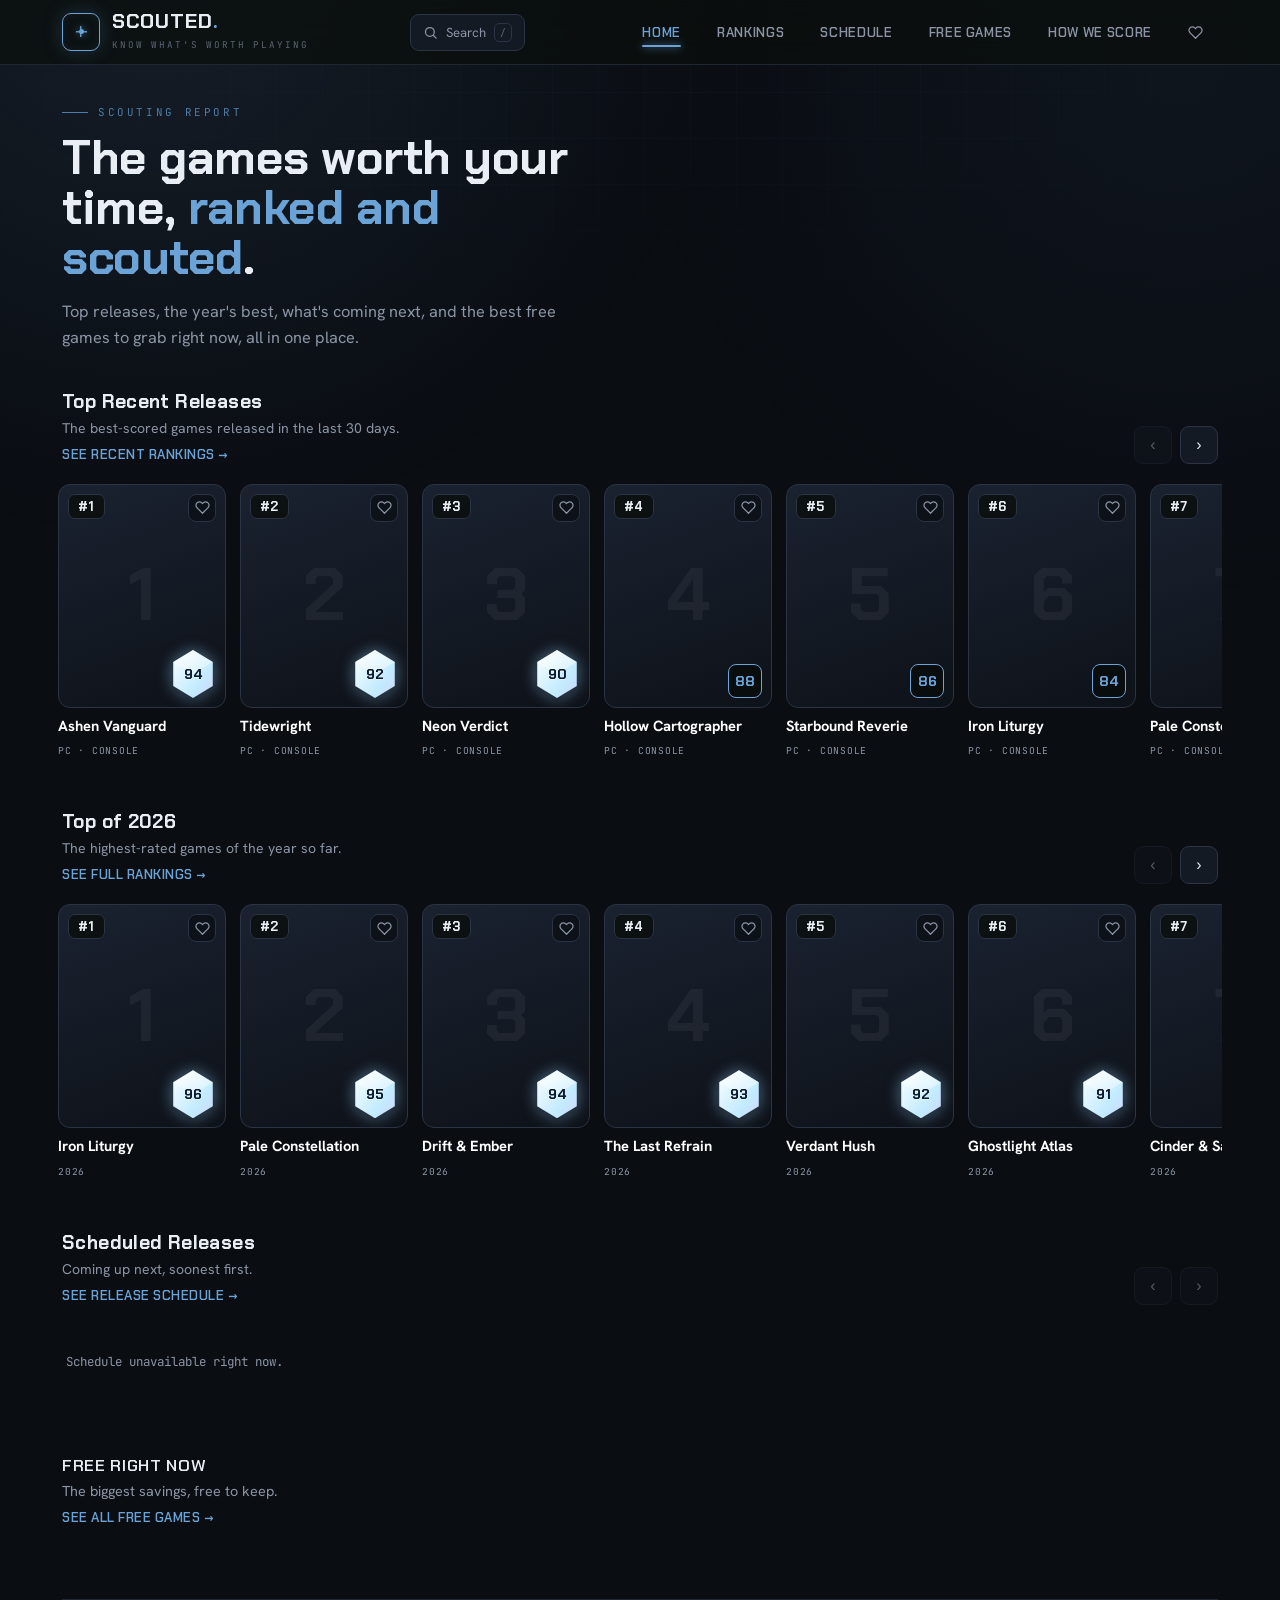
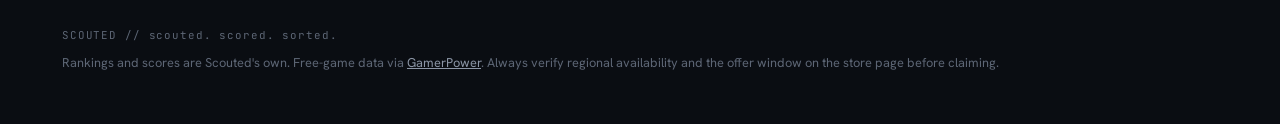
==== commit b1047259: "Add files via upload" ====
--- a/index.html
+++ b/index.html
@@ -14,20 +14,21 @@
 <script src="wishlist.js"></script>
 <script src="search.js"></script>
 <style>
-  /* Bargain Finds: three wide deal cards */
-  .bargain-grid { display: grid; grid-template-columns: repeat(3, 1fr); gap: 16px; }
+  /* Bargain Finds: up to five deal cards */
+  .bargain-grid { display: grid; grid-template-columns: repeat(auto-fill, minmax(300px, 1fr)); gap: 16px; }
   .bargain { position: relative; display: flex; gap: 14px; background: var(--surface);
     border: 1px solid var(--line); border-radius: 14px; padding: 12px; overflow: hidden;
     text-decoration: none; color: inherit; transition: border-color .15s, transform .12s; }
   .bargain:hover { border-color: var(--signal-dim); transform: translateY(-2px); }
-  .bargain .b-art { position: relative; width: 108px; flex: none; aspect-ratio: 3/4; border-radius: 9px;
+  .bargain .b-art { position: relative; width: 96px; flex: none; aspect-ratio: 3/4; border-radius: 9px;
     overflow: hidden; background: linear-gradient(160deg, var(--surface-2), var(--bg-2)); }
   .bargain .b-art img { position: absolute; inset: 0; width: 100%; height: 100%; object-fit: cover; }
   .bargain .b-body { display: flex; flex-direction: column; min-width: 0; padding: 2px 2px 2px 0; }
-  .bargain .b-title { font-family: "Chakra Petch", sans-serif; font-weight: 700; font-size: .98rem;
-    color: #fff; line-height: 1.2; margin-bottom: 6px; }
-  .bargain .b-meta { font-family: "JetBrains Mono", monospace; font-size: .64rem; color: var(--faint);
-    letter-spacing: .05em; margin-bottom: auto; }
+  .bargain .b-title { font-family: "Chakra Petch", sans-serif; font-weight: 700; font-size: .95rem;
+    color: #fff; line-height: 1.2; margin-bottom: 5px; padding-right: 34px; }
+  .bargain .b-meta { font-family: "JetBrains Mono", monospace; font-size: .62rem; color: var(--faint);
+    letter-spacing: .05em; margin-bottom: 8px; }
+  .bargain .b-tags { display: flex; flex-wrap: wrap; gap: 5px; margin-bottom: auto; }
   .bargain .b-price { display: flex; align-items: baseline; gap: 8px; margin-top: 10px; }
   .bargain .b-now { font-family: "JetBrains Mono", monospace; font-weight: 700; font-size: 1rem; color: #3ad98a; }
   .bargain .b-was { font-family: "JetBrains Mono", monospace; font-size: .74rem; color: var(--faint); text-decoration: line-through; }
@@ -78,7 +79,7 @@
       <p>Top releases, the year's best, what's coming next, and the best free games to grab right now, all in one place.</p>
     </section>
 
-    <!-- RAIL 1: Top releases last month -->
+    <!-- RAIL 1: Top recent releases -->
     <section class="rail">
       <div class="rail-head">
         <div>
@@ -94,18 +95,23 @@
       <div class="rail-track" id="rail-lastmonth"></div>
     </section>
 
-    <!-- BARGAIN FINDS: discounted 85+ games (top 3, only shows when there are deals) -->
-    <section class="rail" id="bargain-section" style="display:none;">
+    <!-- RAIL 2: Top of the year -->
+    <section class="rail">
       <div class="rail-head">
         <div>
-          <h3>Bargain Finds</h3>
-          <div class="sub">Great games (85+) on sale right now.</div>
-        </div>
-      </div>
-      <div class="bargain-grid" id="bargain-grid"></div>
+          <h3>Top of <span id="year-label">2026</span></h3>
+          <div class="sub">The highest-rated games of the year so far.</div>
+          <a class="see-all" href="rankings.html" style="display:inline-block; margin-top:9px;">See full rankings →</a>
+        </div>
+        <div class="rail-ctrls">
+          <button class="rail-btn" data-dir="prev" aria-label="Scroll left">‹</button>
+          <button class="rail-btn" data-dir="next" aria-label="Scroll right">›</button>
+        </div>
+      </div>
+      <div class="rail-track" id="rail-ytd"></div>
     </section>
 
-    <!-- RAIL 2: Scheduled releases (upcoming) -->
+    <!-- RAIL 3: Scheduled releases (upcoming) -->
     <section class="rail">
       <div class="rail-head">
         <div>
@@ -121,20 +127,15 @@
       <div class="rail-track" id="rail-schedule"></div>
     </section>
 
-    <!-- RAIL 3: Top of the year -->
-    <section class="rail">
+    <!-- BARGAIN FINDS: discounted 85+ games (top 6; shows a message when there are none) -->
+    <section class="rail" id="bargain-section" style="display:none;">
       <div class="rail-head">
         <div>
-          <h3>Top of <span id="year-label">2026</span></h3>
-          <div class="sub">The highest-rated games of the year so far.</div>
-          <a class="see-all" href="rankings.html" style="display:inline-block; margin-top:9px;">See full rankings →</a>
-        </div>
-        <div class="rail-ctrls">
-          <button class="rail-btn" data-dir="prev" aria-label="Scroll left">‹</button>
-          <button class="rail-btn" data-dir="next" aria-label="Scroll right">›</button>
-        </div>
-      </div>
-      <div class="rail-track" id="rail-ytd"></div>
+          <h3>Bargain Finds</h3>
+          <div class="sub">Great games (85+) on sale right now.</div>
+        </div>
+      </div>
+      <div class="bargain-grid" id="bargain-grid"></div>
     </section>
 
     <!-- FREE GAMES (live, biggest value first) -->
@@ -235,6 +236,10 @@
         <span class="score-chip ${tierClass(g.score)} b-score"><span class="n">${g.score}</span></span>
         <div class="b-title">${esc(g.game)}</div>
         <div class="b-meta">${esc(g.meta || "")}</div>
+        <div class="b-tags">
+          ${(g.platforms||[]).map(p=>`<span class="ptag">${esc(p)}</span>`).join("")}
+          ${(g.stores||[]).map(s=>`<span class="store-tag">${esc(s)}</span>`).join("")}
+        </div>
         <div class="b-price"><span class="b-now">${esc(g.price)}</span><span class="b-was">${esc(g.origPrice)}</span></div>
       </div>`;
     const el = a.querySelector(".b-art img");
@@ -305,12 +310,12 @@
       if (recent.length) recent.forEach(it => railRecent.appendChild(posterCard(it)));
       else railRecent.innerHTML = '<div style="padding:28px 4px; color:var(--muted); font-family:\'JetBrains Mono\',monospace; font-size:.78rem; letter-spacing:.06em;">No scored releases in the last 30 days yet. Check back soon.</div>';
 
-      // Bargain Finds: scored 85+, currently discounted, best discount first, top 3.
+      // Bargain Finds: scored 85+, currently discounted, best discount first, top 6.
       const bargains = data
         .filter(g => g.official && g.score >= 85 && (Number(g.discount) || 0) > 0
                      && g.origPrice && String(g.origPrice).trim() !== String(g.price).trim())
         .sort((a, b) => b.discount - a.discount || b.score - a.score)
-        .slice(0, 3);
+        .slice(0, 6);
       const bargainSection = document.getElementById("bargain-section");
       const bargainGrid = document.getElementById("bargain-grid");
       bargainSection.style.display = "";
@@ -318,7 +323,9 @@
         bargainGrid.innerHTML = "";
         bargains.forEach(g => bargainGrid.appendChild(bargainCard({
           game:g.game, score:g.score, price:g.price, origPrice:g.origPrice, discount:g.discount,
-          meta: dateLabel(g) || String(g.year), url:g.url, steam:g.steam, cover:g.cover
+          meta: dateLabel(g) || String(g.year), url:g.url, steam:g.steam, cover:g.cover,
+          platforms: String(g.platforms||"").split(/[,|]/).map(x=>x.trim()).filter(Boolean).slice(0,3),
+          stores: g.stores || []
         })));
       } else {
         bargainGrid.innerHTML = '<div class="bargain-empty">No bargain deals right now!</div>';
@@ -383,7 +390,9 @@
   const cleanTitle = t => (t||"").replace(/\s*giveaway\s*$/i,"").replace(/\s*\([^)]*\)\s*$/,"").trim() || t;
   const parseWorth = w => { if(!w||w==="N/A") return 0; const n = parseFloat(String(w).replace(/[^0-9.]/g,"")); return isNaN(n)?0:n; };
   function timeLeft(end){
+    if(!end || end === "N/A") return {label:"Limited time", urgent:false};
     const d = new Date(end.replace(" ","T"));
+    if(isNaN(d)) return {label:"Limited time", urgent:false};
     const diff = d - new Date();
     const days = Math.floor(diff/86400000);
     const hrs = Math.floor((diff%86400000)/3600000);
@@ -393,10 +402,17 @@
   function priceHTML(w){ return (!w||w==="N/A"||w==="$0.00") ? '<span class="now">FREE</span>' : '<span class="was">'+w+'</span><span class="now">FREE</span>'; }
 
   function topByValue(items){
-    return (Array.isArray(items)?items:[])
-      .filter(g => g.end_date && g.end_date !== "N/A" && !isNaN(new Date(g.end_date.replace(" ","T"))) && (new Date(g.end_date.replace(" ","T")) - new Date()) > 0)
-      .sort((a,b) => parseWorth(b.worth) - parseWorth(a.worth))
-      .slice(0,4);
+    const all = Array.isArray(items) ? items : [];
+    const future = g => {
+      if (!g.end_date || g.end_date === "N/A") return false;
+      const d = new Date(g.end_date.replace(" ", "T"));
+      return !isNaN(d) && (d - new Date()) > 0;
+    };
+    const byWorth = (a, b) => parseWorth(b.worth) - parseWorth(a.worth);
+    // Prefer giveaways with a live deadline; if none, show the best-value ones anyway.
+    const dated = all.filter(future).sort(byWorth);
+    const pool = dated.length ? dated : all.slice().sort(byWorth);
+    return pool.slice(0, 4);
   }
   function renderFree(items){
     freeGrid.innerHTML = "";
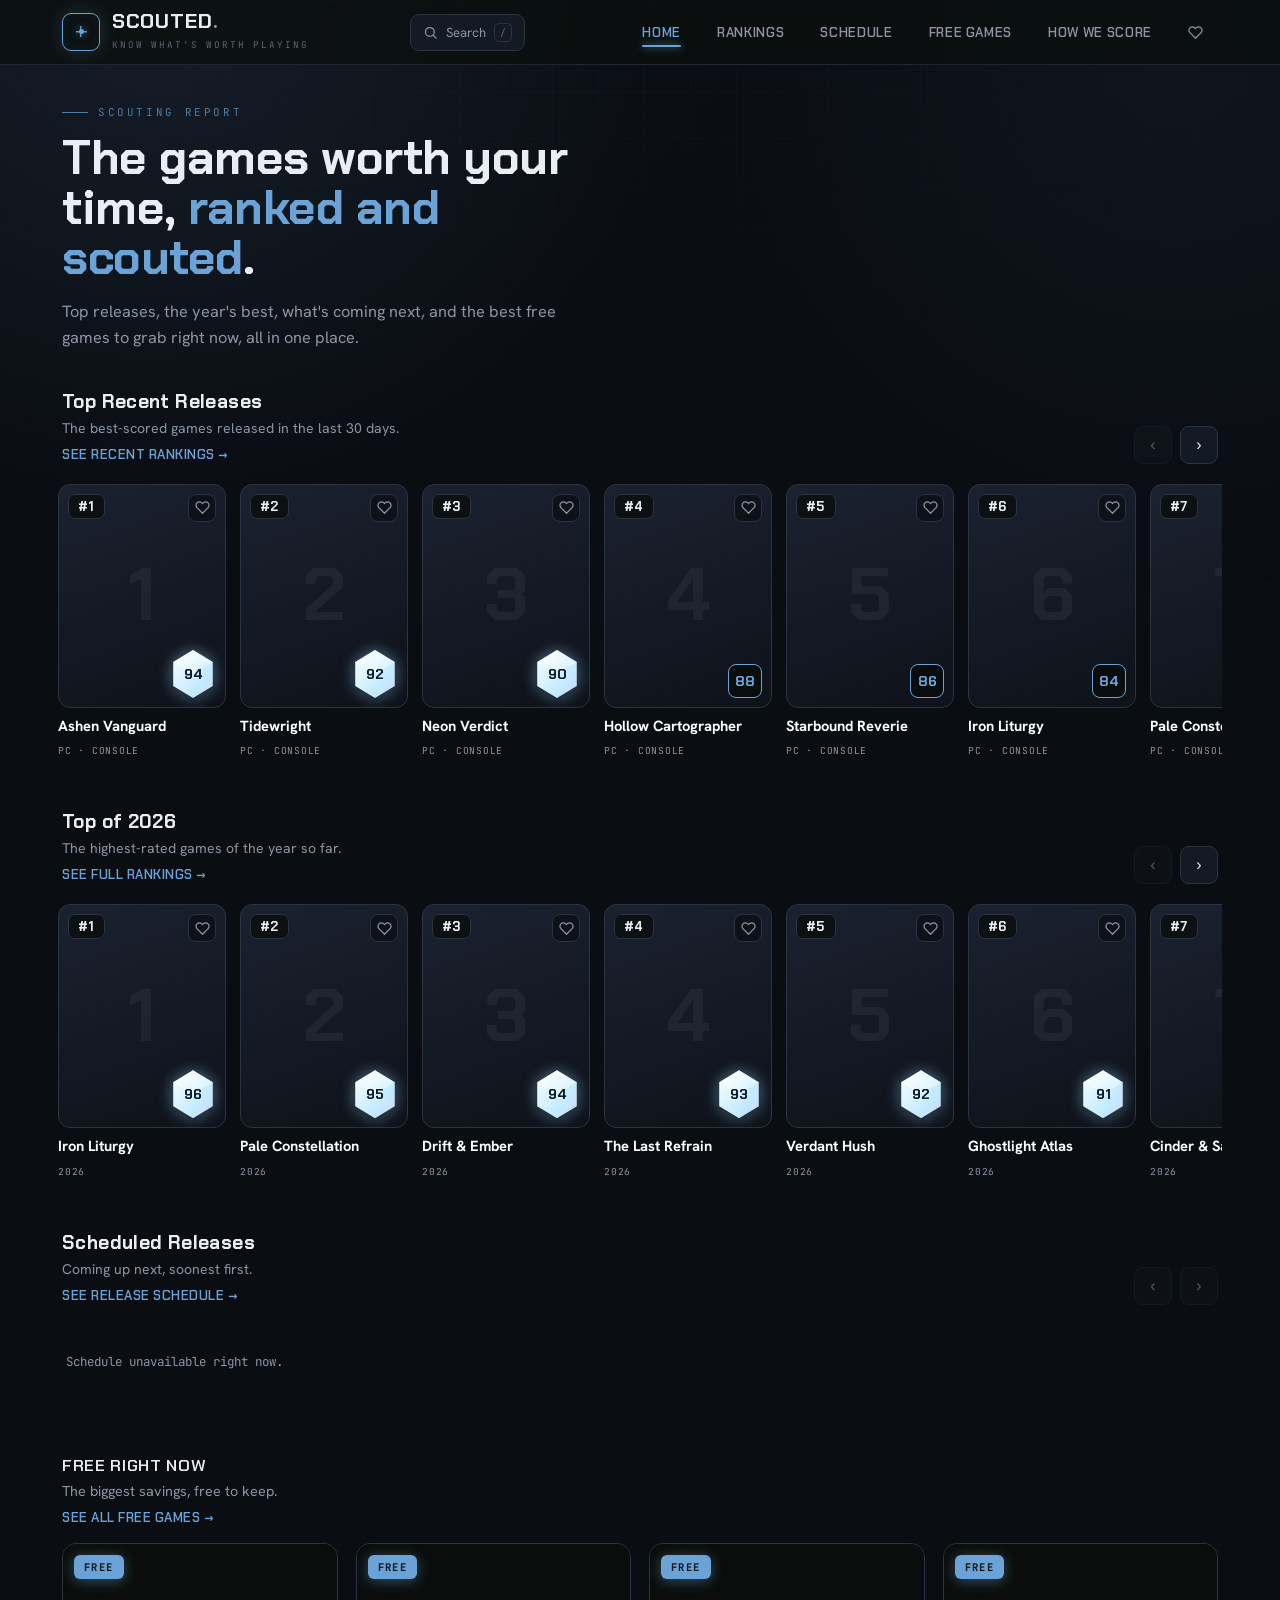
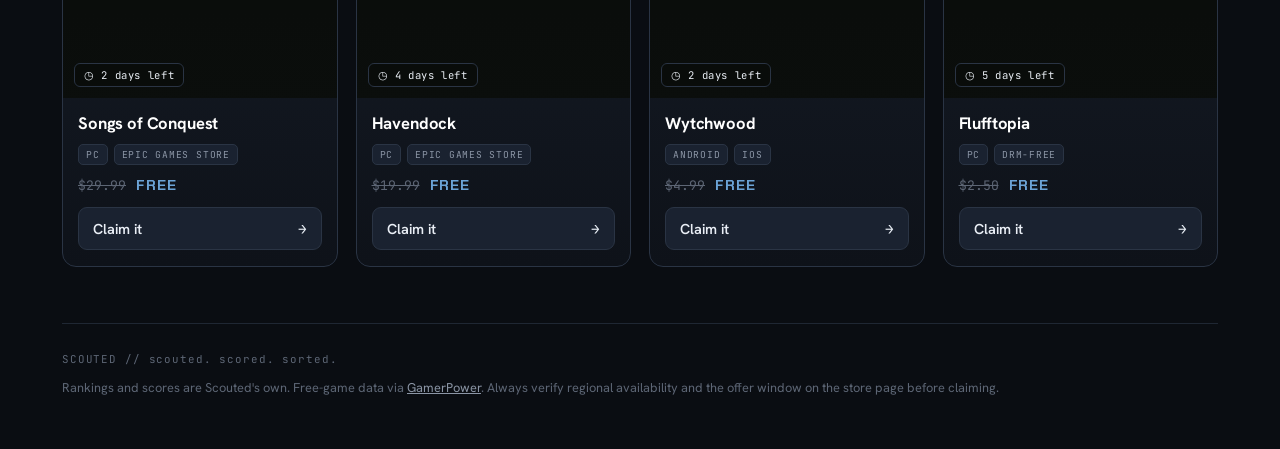
==== commit 689cceca: "Add files via upload" ====
--- a/index.html
+++ b/index.html
@@ -365,6 +365,7 @@
     const track = rail.querySelector(".rail-track");
     const prev = rail.querySelector('[data-dir="prev"]');
     const next = rail.querySelector('[data-dir="next"]');
+    if (!track || !prev || !next) return;   // e.g. Bargain Finds has no arrows/track
     const step = () => Math.max(track.clientWidth * 0.8, 200);
     prev.addEventListener("click", () => track.scrollBy({left: -step(), behavior: "smooth"}));
     next.addEventListener("click", () => track.scrollBy({left: step(), behavior: "smooth"}));
@@ -440,15 +441,19 @@
     });
   }
   (async function(){
+    let data = null;
     try {
       const res = await fetch("/api/giveaways", {headers:{accept:"application/json"}});
-      if(!res.ok) throw new Error();
-      const data = await res.json();
-      if(!Array.isArray(data)) throw new Error();
-      renderFree(topByValue(data));
-    } catch(e) {
-      renderFree(topByValue(FREE_SAMPLE));
-    }
+      if (res.ok) {
+        const j = await res.json();
+        if (Array.isArray(j)) data = j;
+        else if (j && Array.isArray(j.giveaways)) data = j.giveaways;   // tolerate a wrapped shape
+      }
+    } catch(e) { /* network error -> fall through */ }
+
+    // Prefer live data; only use the sample if the feed truly gave us nothing.
+    const picked = topByValue(data && data.length ? data : FREE_SAMPLE);
+    renderFree(picked);
   })();
 </script>
 </body>
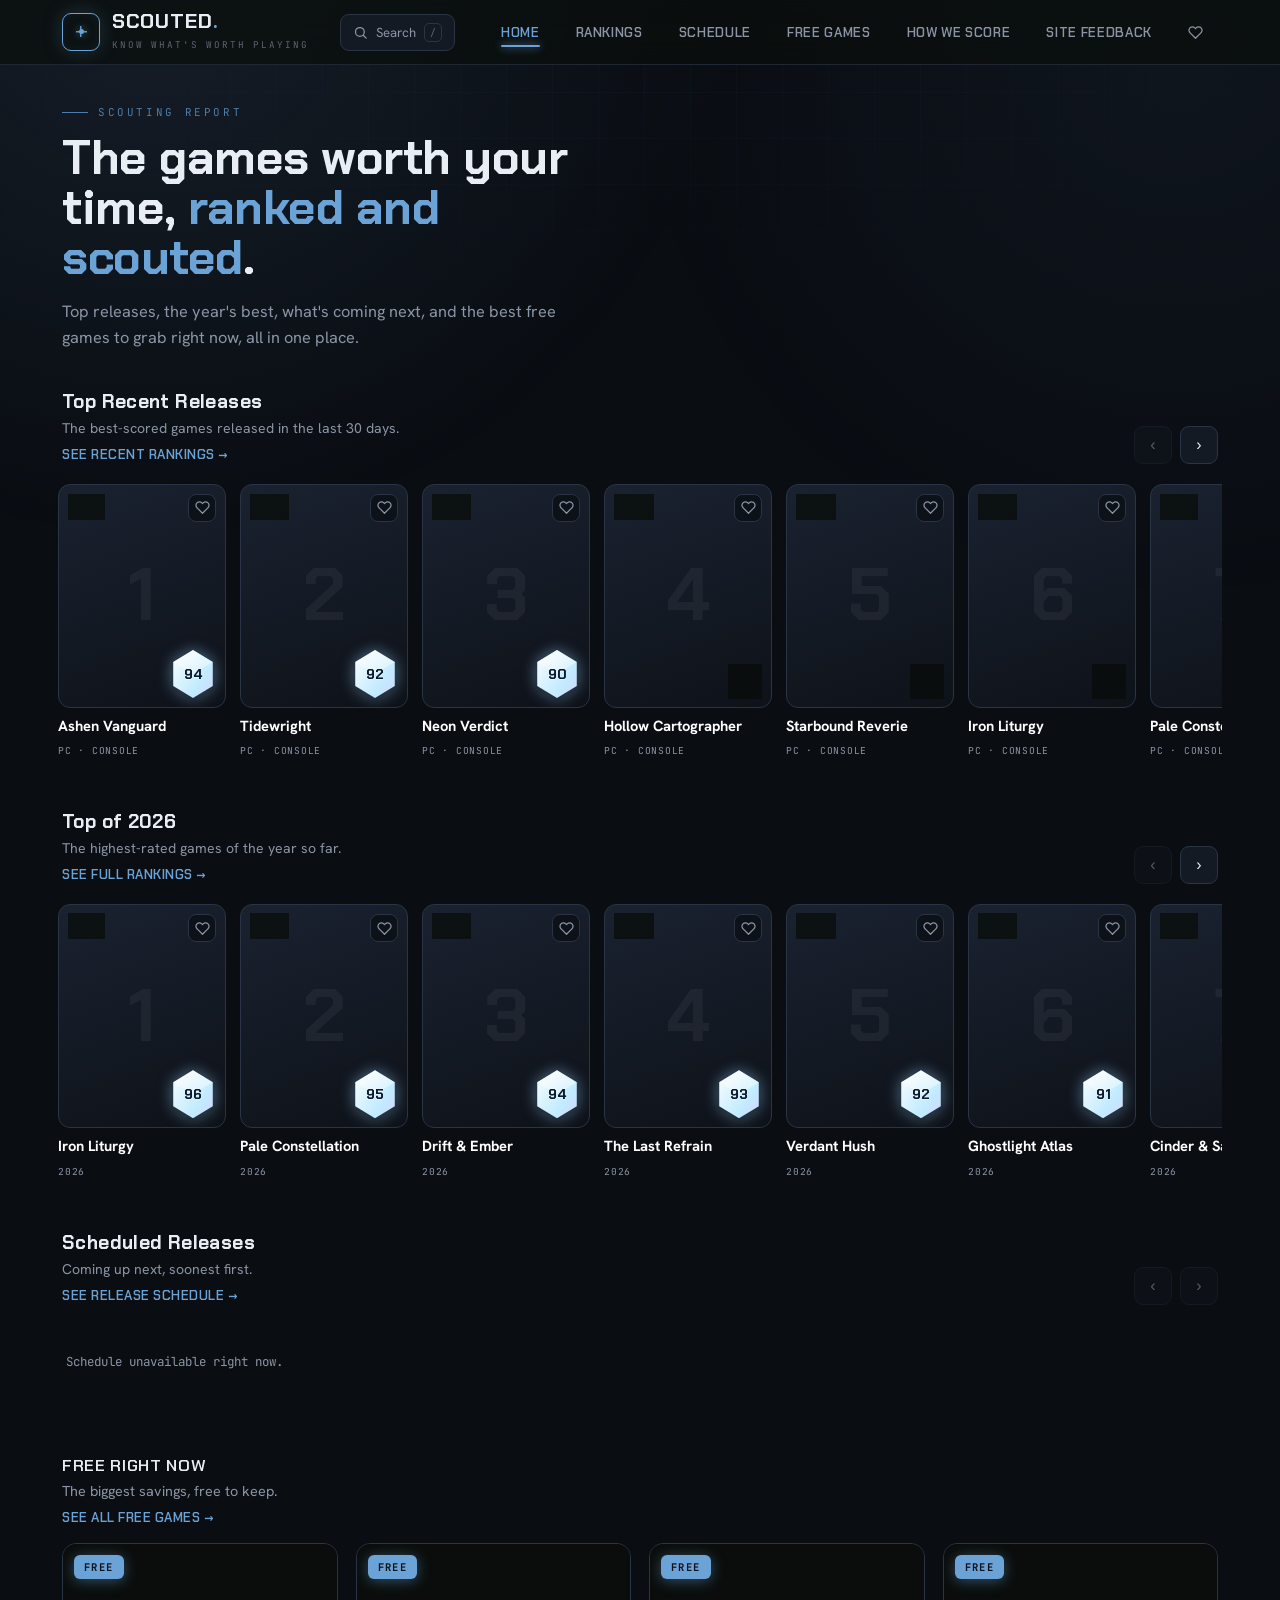
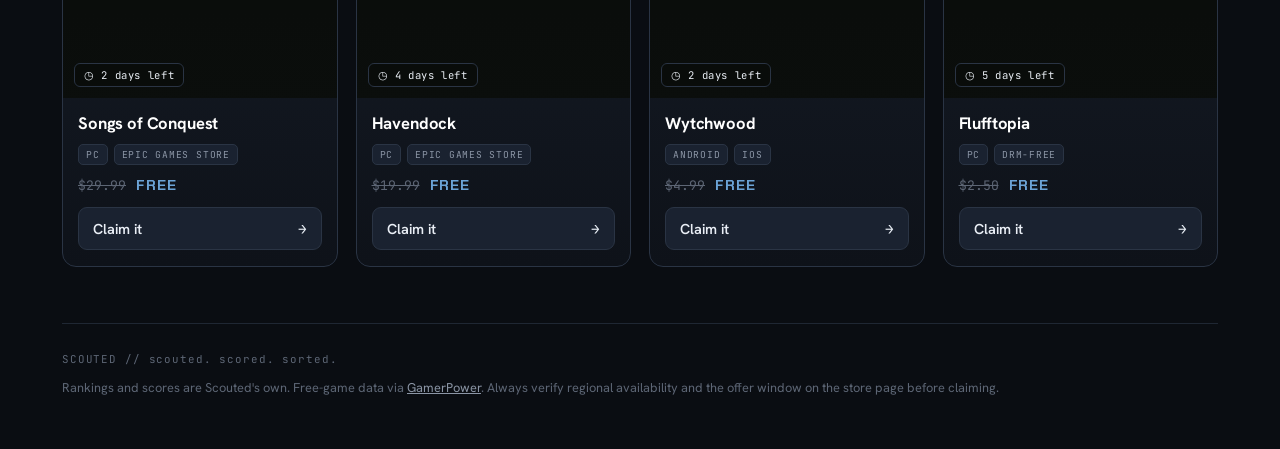
==== commit bc5c56d0: "Add files via upload" ====
--- a/index.html
+++ b/index.html
@@ -67,6 +67,7 @@
         <a class="nav-link" href="schedule.html">Schedule</a>
         <a class="nav-link" href="free.html">Free Games</a>
         <a class="nav-link" href="methodology.html">How We Score</a>
+        <a class="nav-link" href="feedback.html">Site Feedback</a>
 <a class="nav-link nav-wish" href="wishlist.html" title="Wishlist" aria-label="Wishlist"><svg viewBox="0 0 24 24" aria-hidden="true"><path d="M20.84 4.61a5.5 5.5 0 0 0-7.78 0L12 5.67l-1.06-1.06a5.5 5.5 0 0 0-7.78 7.78l1.06 1.06L12 21.23l7.78-7.78 1.06-1.06a5.5 5.5 0 0 0 0-7.78z"/></svg><span class="wish-count" data-wish-count style="display:none"></span></a>
       </div>
     </div>
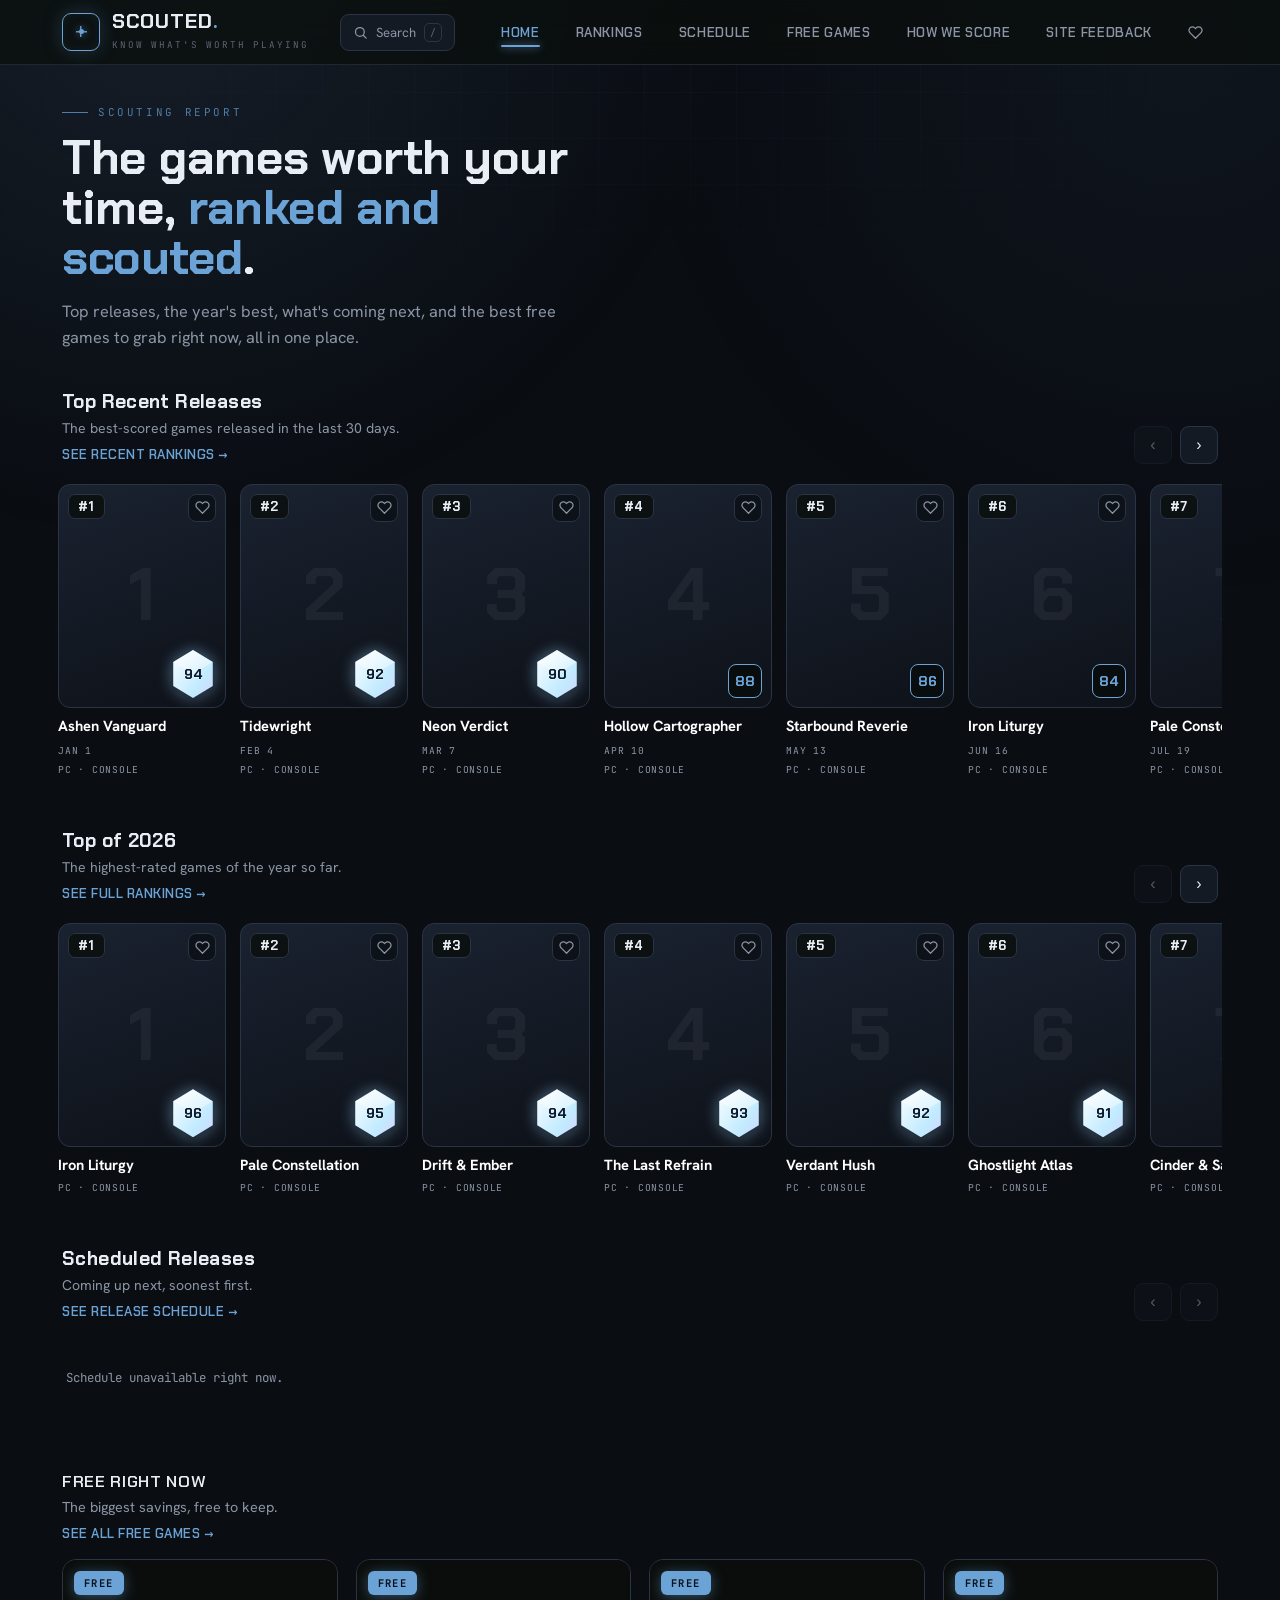
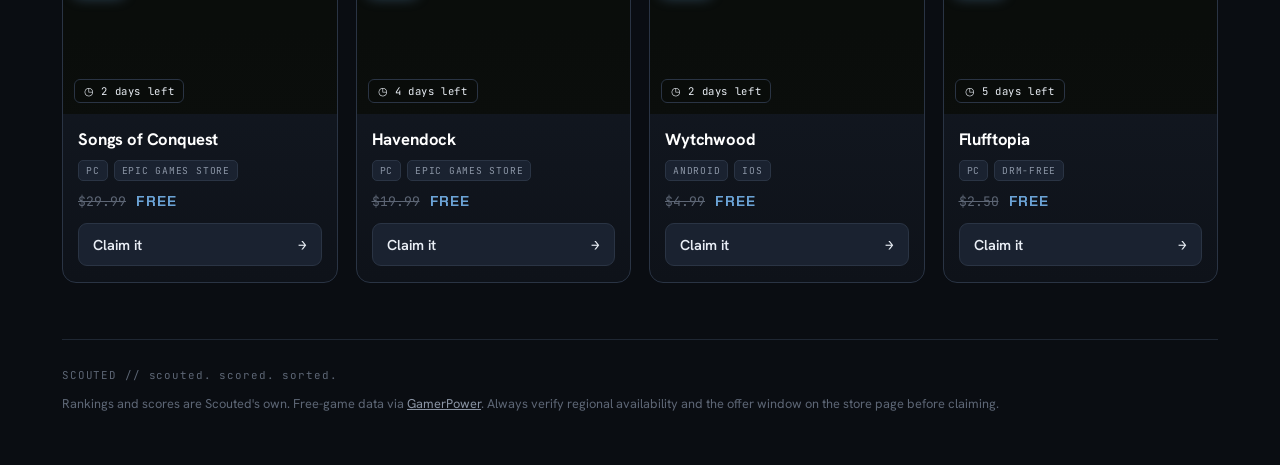
==== commit 5d6afdcf: "Add files via upload" ====
--- a/index.html
+++ b/index.html
@@ -46,6 +46,10 @@
   .poster-art .poster-fallback { position:absolute; inset:0; display:none; align-items:center; justify-content:center;
     text-align:center; padding:12px; font-family:"Chakra Petch",sans-serif; font-weight:700; font-size:.9rem;
     line-height:1.25; color:var(--muted); background:linear-gradient(160deg,var(--surface-2),var(--bg-2)); }
+  /* platform line on the ranked rails (Recently Released, Top of 2026) —
+     same dotted small-caps look the schedule banner uses for its platforms. */
+  .poster-plat { font-family:"JetBrains Mono",monospace; font-size:.6rem; letter-spacing:.08em;
+    text-transform:uppercase; color:var(--muted); margin-top:-3px; }
 </style>
 </head>
 <body>
@@ -160,10 +164,12 @@
     "Ghostlight Atlas","Cinder & Salt","Halcyon Drive","Echoes of Vesper","Solstice Engine"];
 
   const LAST_MONTH = Array.from({length:10}, (_,i) => ({
-    rank: i+1, title: POOL[i], score: 94 - i*2, meta: "PC · Console"
+    rank: i+1, title: POOL[i], score: 94 - i*2,
+    meta: (["Jan","Feb","Mar","Apr","May","Jun","Jul","Aug","Sep","Oct","Nov","Dec"][i%12] + " " + ((i*3)%27 + 1)),
+    platforms: "PC · Console"
   }));
   const YTD = Array.from({length:10}, (_,i) => ({
-    rank: i+1, title: POOL[(i+5)%POOL.length], score: 96 - i, meta: "2026"
+    rank: i+1, title: POOL[(i+5)%POOL.length], score: 96 - i, platforms: "PC · Console"
   }));
 
   /* ===== Year label ===== */
@@ -204,7 +210,8 @@
         ${img}
       </div>
       <div class="poster-title">${esc(item.title)}</div>
-      <div class="poster-meta">${esc(item.meta || "")}</div>`;
+      ${item.meta ? `<div class="poster-meta">${esc(item.meta)}</div>` : ``}
+      ${item.platforms ? `<div class="poster-plat">${esc(item.platforms)}</div>` : ``}`;
     const el = a.querySelector("img.cover");
     if (el){
       const alts = cands.slice(1);
@@ -306,7 +313,7 @@
         .filter(g => { const d = new Date(g.year, g.month - 1, g.day); return d >= cutoff && d <= now; })
         .sort((a, b) => b.score - a.score)
         .slice(0, 10)
-        .map((g, i) => ({ rank:i+1, title:g.game, score:g.score, meta:dateLabel(g), url:g.url, steam:g.steam, cover:g.cover }));
+        .map((g, i) => ({ rank:i+1, title:g.game, score:g.score, meta:dateLabel(g), platforms:shortPlat(g.platforms), url:g.url, steam:g.steam, cover:g.cover }));
       railRecent.innerHTML = "";
       if (recent.length) recent.forEach(it => railRecent.appendChild(posterCard(it)));
       else railRecent.innerHTML = '<div style="padding:28px 4px; color:var(--muted); font-family:\'JetBrains Mono\',monospace; font-size:.78rem; letter-spacing:.06em;">No scored releases in the last 30 days yet. Check back soon.</div>';
@@ -337,7 +344,7 @@
         .filter(g => g.official && !g.port && !g.ea && g.year === yr)
         .sort((a, b) => b.score - a.score)
         .slice(0, 10)
-        .map((g, i) => ({ rank:i+1, title:g.game, score:g.score, meta:String(g.year), url:g.url, steam:g.steam, cover:g.cover }));
+        .map((g, i) => ({ rank:i+1, title:g.game, score:g.score, platforms:shortPlat(g.platforms), url:g.url, steam:g.steam, cover:g.cover }));
       railYtd.innerHTML = "";
       (top.length ? top : YTD).forEach(it => railYtd.appendChild(posterCard(it)));
 
